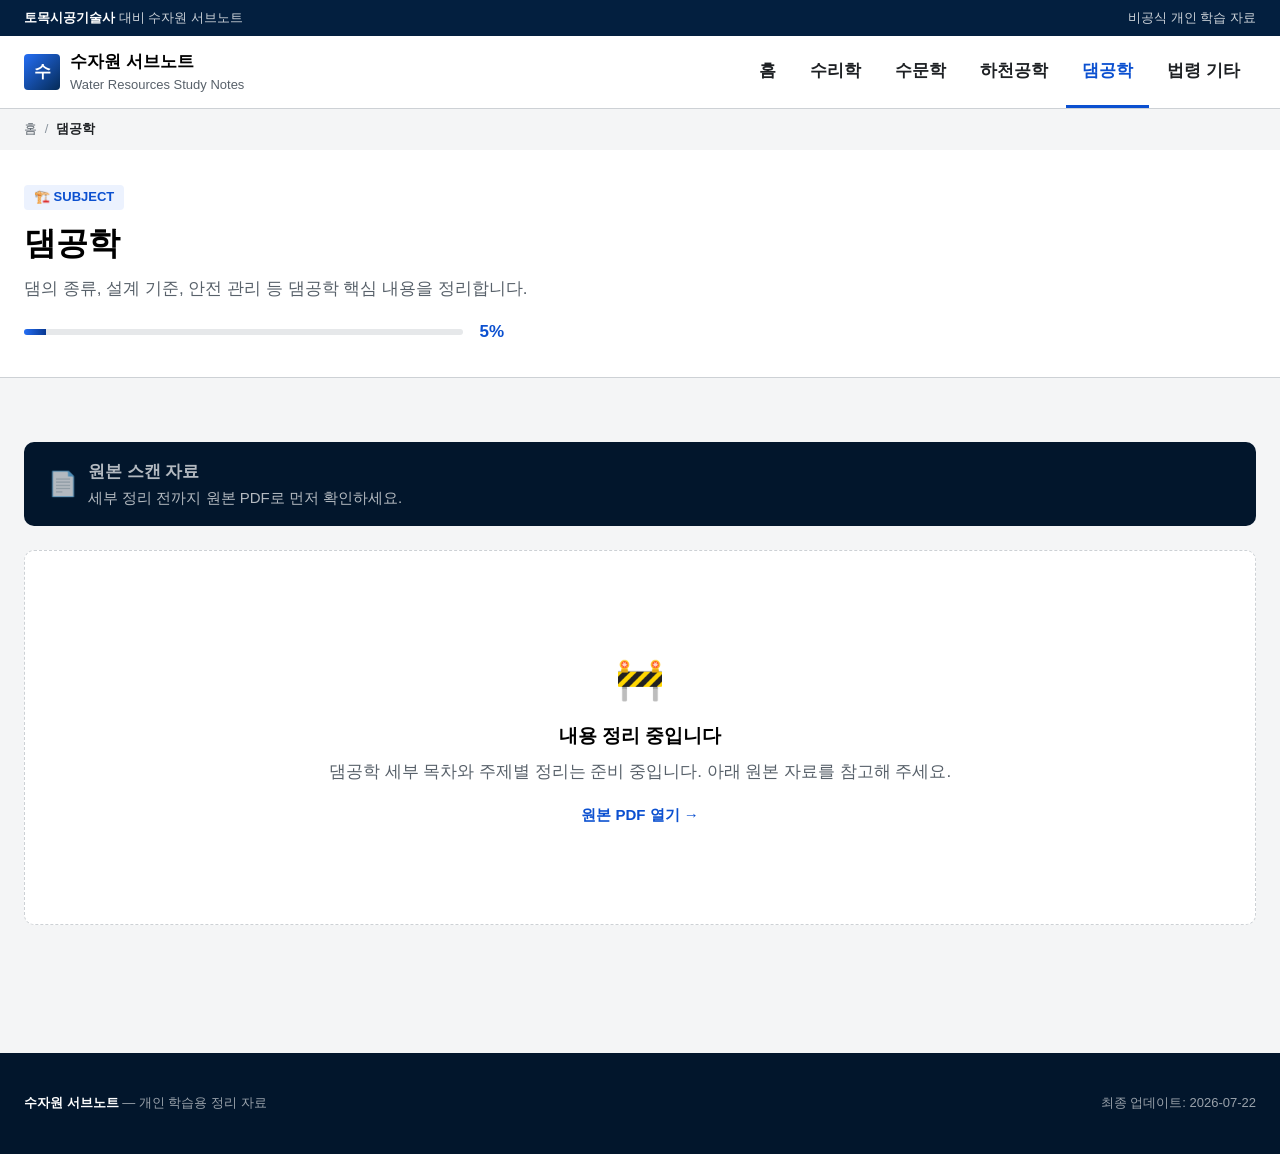
==== web/subjects/dam.html @ 0881af0b "Add homepage and subject pages so GitHub Pages has content to render Co-Authored-By: Claude Sonnet 5" ====
<!DOCTYPE html>
<html lang="ko">
<head>
<meta charset="UTF-8">
<meta name="viewport" content="width=device-width, initial-scale=1.0">
<title>댐공학 | 수자원 서브노트</title>
<link rel="stylesheet" href="../assets/css/tokens.css">
<link rel="stylesheet" href="../assets/css/style.css">
</head>
<body>
<a href="#main" class="skip-link">본문 바로가기</a>

<div class="util-bar">
  <div class="container">
    <span><strong>토목시공기술사</strong> 대비 수자원 서브노트</span>
    <span>비공식 개인 학습 자료</span>
  </div>
</div>

<header class="site-header">
  <div class="container header-inner">
    <a href="../../index.html" class="brand">
      <span class="mark">수</span>
      <span>
        수자원 서브노트
        <span class="sub">Water Resources Study Notes</span>
      </span>
    </a>
    <nav class="gnb" id="gnb">
      <a href="../../index.html">홈</a>
      <a href="hydraulics.html">수리학</a>
      <a href="hydrology.html">수문학</a>
      <a href="river.html">하천공학</a>
      <a href="dam.html" class="active">댐공학</a>
      <a href="law.html">법령 기타</a>
    </nav>
    <button class="nav-toggle" id="navToggle" aria-label="메뉴 열기" aria-expanded="false">
      <span></span>
    </button>
  </div>
</header>

<main id="main">
  <div class="container">
    <nav class="breadcrumb">
      <a href="../../index.html">홈</a>
      <span class="sep">/</span>
      <span class="current">댐공학</span>
    </nav>
  </div>

  <section class="subject-hero">
    <div class="container">
      <span class="tag">🏗️ SUBJECT</span>
      <h1>댐공학</h1>
      <p class="desc">댐의 종류, 설계 기준, 안전 관리 등 댐공학 핵심 내용을 정리합니다.</p>
      <div class="progress-row">
        <div class="bar"><i style="width:5%"></i></div>
        <span class="pct">5%</span>
      </div>
    </div>
  </section>

  <section class="section">
    <div class="container">
      <div class="source-card">
        <span class="ico">📄</span>
        <span>
          <b>원본 스캔 자료</b>
          <span>세부 정리 전까지 원본 PDF로 먼저 확인하세요.</span>
        </span>
      </div>

      <div class="empty-state">
        <div class="ico">🚧</div>
        <h3>내용 정리 중입니다</h3>
        <p>댐공학 세부 목차와 주제별 정리는 준비 중입니다. 아래 원본 자료를 참고해 주세요.</p>
        <p style="margin-top:1.6rem;">
          <a class="cta-link" href="../../4.댐공학.pdf">원본 PDF 열기 →</a>
        </p>
      </div>
    </div>
  </section>
</main>

<footer class="site-footer">
  <div class="container">
    <span><strong>수자원 서브노트</strong> — 개인 학습용 정리 자료</span>
    <span>최종 업데이트: 2026-07-22</span>
  </div>
</footer>

<script>
  const toggle = document.getElementById('navToggle');
  const gnb = document.getElementById('gnb');
  toggle.addEventListener('click', () => {
    const open = gnb.classList.toggle('open');
    toggle.setAttribute('aria-expanded', open);
  });
</script>
</body>
</html>
---- web/assets/css/tokens.css ----
/* =========================================================
   KRDS(대한민국 정부 디자인시스템) Design Tokens
   출처: KRDS HTML Component Kit v1.0.1 (github.com/KRDS-uiux/krds-uiux)
   Primitive → Semantic 2단계 토큰 구조를 CSS 커스텀 프로퍼티로 이식
   ========================================================= */

html {
  font-size: 62.5%; /* 1rem = 10px 기준 */
}

:root {
  /* ---------- Primitive: Primary (Blue) ---------- */
  --krds-primary-5: #ecf2fe;
  --krds-primary-10: #d8e5fd;
  --krds-primary-20: #b1cefb;
  --krds-primary-30: #86aff9;
  --krds-primary-40: #4c87f6;
  --krds-primary-50: #256ef4;
  --krds-primary-60: #0b50d0;
  --krds-primary-70: #083891;
  --krds-primary-80: #052561;
  --krds-primary-90: #03163a;
  --krds-primary-95: #020f27;

  /* ---------- Primitive: Secondary (Navy) ---------- */
  --krds-secondary-5: #eef2f7;
  --krds-secondary-10: #d6e0eb;
  --krds-secondary-20: #bacbde;
  --krds-secondary-30: #90b0d5;
  --krds-secondary-40: #6b96c7;
  --krds-secondary-50: #346fb2;
  --krds-secondary-60: #1c589c;
  --krds-secondary-70: #063a74;
  --krds-secondary-80: #052b57;
  --krds-secondary-90: #031f3f;
  --krds-secondary-95: #02162c;

  /* ---------- Primitive: Gray ---------- */
  --krds-gray-0: #ffffff;
  --krds-gray-5: #f4f5f6;
  --krds-gray-10: #e6e8ea;
  --krds-gray-20: #cdd1d5;
  --krds-gray-30: #b1b8be;
  --krds-gray-40: #8a949e;
  --krds-gray-50: #6d7882;
  --krds-gray-60: #58616a;
  --krds-gray-70: #464c53;
  --krds-gray-80: #33363d;
  --krds-gray-90: #1e2124;
  --krds-gray-95: #131416;
  --krds-gray-100: #000000;

  /* ---------- Primitive: System colors ---------- */
  --krds-danger-5: #fdefec;   --krds-danger-10: #fcdfd9;  --krds-danger-50: #de3412; --krds-danger-60: #bd2c0f;
  --krds-warning-5: #fff3db;  --krds-warning-10: #ffe0a3; --krds-warning-50: #9e6a00; --krds-warning-60: #8a5c00;
  --krds-success-5: #eaf6ec;  --krds-success-10: #d8eedd; --krds-success-50: #228738; --krds-success-60: #267337;
  --krds-info-5: #e7f4fe;     --krds-info-10: #d3ebfd;    --krds-info-50: #0b78cb;    --krds-info-60: #096ab3;

  /* ---------- Semantic: Surface / Text / Border ---------- */
  --surface-default: var(--krds-gray-0);
  --surface-subtler: var(--krds-gray-5);
  --surface-subtle: var(--krds-gray-10);
  --surface-primary-subtler: var(--krds-primary-5);
  --surface-primary-subtle: var(--krds-primary-10);
  --surface-secondary-subtler: var(--krds-secondary-5);
  --surface-disabled: var(--krds-gray-20);

  --text-title: var(--krds-gray-100);
  --text-default: var(--krds-gray-90);
  --text-sub: var(--krds-gray-60);
  --text-placeholder: var(--krds-gray-40);
  --text-disabled: var(--krds-gray-30);
  --text-primary: var(--krds-primary-60);
  --text-oncolor: var(--krds-gray-0);

  --border-default: var(--krds-gray-20);
  --border-subtle: var(--krds-gray-10);
  --border-strong: var(--krds-gray-40);
  --border-primary: var(--krds-primary-50);

  --brand: var(--krds-primary-50);
  --brand-strong: var(--krds-primary-60);
  --brand-stronger: var(--krds-primary-70);

  /* ---------- Spacing scale (primitive.number, 1rem=10px) ---------- */
  --sp-1: 0.1rem;  --sp-2: 0.2rem;  --sp-3: 0.4rem;  --sp-4: 0.6rem;
  --sp-5: 0.8rem;  --sp-6: 1rem;    --sp-7: 1.2rem;  --sp-8: 1.6rem;
  --sp-9: 2rem;    --sp-10: 2.4rem; --sp-11: 2.8rem; --sp-12: 3.2rem;
  --sp-13: 3.6rem; --sp-14: 4rem;   --sp-15: 4.4rem; --sp-16: 4.8rem;
  --sp-17: 5.6rem; --sp-18: 6.4rem; --sp-19: 7.2rem; --sp-20: 8rem;
  --sp-21: 9.6rem;

  /* ---------- Radius scale ---------- */
  --radius-xs: 0.2rem;
  --radius-sm: 0.4rem;
  --radius-md: 0.8rem;
  --radius-lg: 1rem;
  --radius-xl: 1.2rem;
  --radius-pill: 100rem;

  /* ---------- Typography scale ---------- */
  --font-family: 'Pretendard GOV', 'Pretendard', -apple-system, BlinkMacSystemFont,
    'Malgun Gothic', '맑은 고딕', sans-serif;
  --font-mono: 'D2Coding', 'Consolas', 'SFMono-Regular', monospace;

  --fs-display-lg: 6rem;    --fs-display-md: 4.4rem;  --fs-display-sm: 3.6rem;
  --fs-heading-xl: 4rem;    --fs-heading-lg: 3.2rem;  --fs-heading-md: 2.4rem;
  --fs-heading-sm: 1.9rem;  --fs-heading-xs: 1.7rem;  --fs-heading-xxs: 1.5rem;
  --fs-body-lg: 1.9rem;     --fs-body-md: 1.7rem;     --fs-body-sm: 1.5rem;  --fs-body-xs: 1.3rem;

  /* ---------- Elevation ---------- */
  --shadow-sm: 0 0.1rem 0.4rem rgba(3, 22, 58, 0.08);
  --shadow-md: 0 0.4rem 1.2rem rgba(3, 22, 58, 0.12);
  --shadow-lg: 0 0.8rem 2.4rem rgba(3, 22, 58, 0.16);

  --container-max: 128rem;
}
---- web/assets/css/style.css ----
/* =========================================================
   수자원 서브노트 정리 사이트 — 컴포넌트 스타일 (KRDS 스타일 적용)
   ========================================================= */

* { box-sizing: border-box; }

body {
  margin: 0;
  font-family: var(--font-family);
  font-size: var(--fs-body-md);
  line-height: 1.6;
  color: var(--text-default);
  background: var(--surface-subtler);
  -webkit-font-smoothing: antialiased;
}

a { color: inherit; text-decoration: none; }
ul { margin: 0; padding: 0; list-style: none; }
h1, h2, h3, h4, p { margin: 0; }
img { max-width: 100%; display: block; }

.container {
  max-width: var(--container-max);
  margin: 0 auto;
  padding: 0 var(--sp-10);
}

/* ---------- Skip link (접근성) ---------- */
.skip-link {
  position: absolute;
  left: -999rem;
  top: 0;
  background: var(--brand-strong);
  color: #fff;
  padding: var(--sp-6) var(--sp-8);
  z-index: 999;
  border-radius: 0 0 var(--radius-sm) 0;
}
.skip-link:focus { left: 0; }

/* ---------- 상단 유틸리티 바 ---------- */
.util-bar {
  background: var(--krds-secondary-90);
  color: rgba(255,255,255,.8);
  font-size: var(--fs-body-xs);
}
.util-bar .container {
  display: flex;
  justify-content: space-between;
  align-items: center;
  height: 3.6rem;
}
.util-bar strong { color: #fff; font-weight: 600; }

/* ---------- 헤더 / GNB ---------- */
.site-header {
  background: var(--surface-default);
  border-bottom: 0.1rem solid var(--border-default);
  position: sticky;
  top: 0;
  z-index: 100;
}
.header-inner {
  display: flex;
  align-items: center;
  justify-content: space-between;
  height: 7.2rem;
}
.brand {
  display: flex;
  align-items: center;
  gap: var(--sp-6);
  font-weight: 700;
  font-size: var(--fs-heading-xs);
  color: var(--text-title);
}
.brand .mark {
  width: 3.6rem;
  height: 3.6rem;
  border-radius: var(--radius-sm);
  background: linear-gradient(135deg, var(--krds-primary-50), var(--krds-secondary-80));
  color: #fff;
  display: flex;
  align-items: center;
  justify-content: center;
  font-size: var(--fs-body-md);
  font-weight: 800;
  flex-shrink: 0;
}
.brand .sub { font-size: var(--fs-body-xs); color: var(--text-sub); font-weight: 500; display:block; }

.gnb { display: flex; gap: var(--sp-2); }
.gnb a {
  display: flex;
  align-items: center;
  height: 7.2rem;
  padding: 0 var(--sp-8);
  font-weight: 600;
  font-size: var(--fs-body-md);
  color: var(--text-default);
  border-bottom: 0.3rem solid transparent;
  white-space: nowrap;
}
.gnb a:hover,
.gnb a:focus-visible { color: var(--brand-strong); }
.gnb a.active {
  color: var(--brand-strong);
  border-bottom-color: var(--brand-strong);
}

.nav-toggle {
  display: none;
  width: 4rem; height: 4rem;
  border: 0.1rem solid var(--border-default);
  border-radius: var(--radius-sm);
  background: var(--surface-default);
  align-items: center; justify-content: center;
  cursor: pointer;
}
.nav-toggle span, .nav-toggle span::before, .nav-toggle span::after {
  content: ""; display: block; width: 1.8rem; height: 0.2rem; background: var(--text-default);
  position: relative; transition: .2s;
}
.nav-toggle span::before { position: absolute; top: -0.6rem; }
.nav-toggle span::after { position: absolute; top: 0.6rem; }

/* ---------- Breadcrumb ---------- */
.breadcrumb {
  font-size: var(--fs-body-xs);
  color: var(--text-sub);
  padding: var(--sp-6) 0;
}
.breadcrumb a:hover { color: var(--brand-strong); }
.breadcrumb .sep { margin: 0 var(--sp-3); color: var(--border-strong); }
.breadcrumb .current { color: var(--text-default); font-weight: 600; }

/* ---------- Hero (홈) ---------- */
.hero {
  background:
    radial-gradient(60rem 30rem at 85% -10%, rgba(37,110,244,.18), transparent 60%),
    linear-gradient(180deg, var(--krds-secondary-95) 0%, var(--krds-secondary-90) 100%);
  color: #fff;
  padding: var(--sp-21) 0 var(--sp-18);
}
.hero .eyebrow {
  display: inline-flex;
  align-items: center;
  gap: var(--sp-3);
  background: rgba(255,255,255,.1);
  border: 0.1rem solid rgba(255,255,255,.25);
  padding: var(--sp-3) var(--sp-7);
  border-radius: var(--radius-pill);
  font-size: var(--fs-body-xs);
  font-weight: 600;
  margin-bottom: var(--sp-8);
}
.hero h1 {
  font-size: var(--fs-display-sm);
  font-weight: 800;
  line-height: 1.3;
  max-width: 70rem;
}
.hero p {
  margin-top: var(--sp-8);
  font-size: var(--fs-body-lg);
  color: rgba(255,255,255,.78);
  max-width: 62rem;
}
.hero .stats {
  display: flex;
  gap: var(--sp-14);
  margin-top: var(--sp-16);
  flex-wrap: wrap;
}
.hero .stat b {
  display: block;
  font-size: var(--fs-heading-lg);
  font-weight: 800;
}
.hero .stat span { color: rgba(255,255,255,.65); font-size: var(--fs-body-sm); }

/* ---------- 섹션 공통 ---------- */
.section { padding: var(--sp-18) 0; }
.section-head { margin-bottom: var(--sp-12); }
.section-head .kicker {
  color: var(--brand-strong);
  font-weight: 700;
  font-size: var(--fs-body-sm);
  margin-bottom: var(--sp-3);
  display: block;
}
.section-head h2 { font-size: var(--fs-heading-lg); font-weight: 800; color: var(--text-title); }
.section-head p { margin-top: var(--sp-4); color: var(--text-sub); font-size: var(--fs-body-md); }

/* ---------- 과목 카드 그리드 (홈) ---------- */
.subject-grid {
  display: grid;
  grid-template-columns: repeat(auto-fit, minmax(26rem, 1fr));
  gap: var(--sp-9);
}
.subject-card {
  background: var(--surface-default);
  border: 0.1rem solid var(--border-default);
  border-radius: var(--radius-lg);
  padding: var(--sp-10);
  display: flex;
  flex-direction: column;
  gap: var(--sp-6);
  transition: transform .15s ease, box-shadow .15s ease, border-color .15s ease;
}
.subject-card:hover {
  transform: translateY(-0.3rem);
  box-shadow: var(--shadow-md);
  border-color: var(--krds-primary-30);
}
.subject-card .icon {
  width: 5.2rem; height: 5.2rem;
  border-radius: var(--radius-md);
  display: flex; align-items: center; justify-content: center;
  font-size: 2.4rem;
  background: var(--surface-primary-subtler);
  color: var(--brand-strong);
}
.subject-card h3 { font-size: var(--fs-heading-sm); font-weight: 700; color: var(--text-title); }
.subject-card p { color: var(--text-sub); font-size: var(--fs-body-sm); flex: 1; }
.subject-card .meta {
  display: flex; align-items: center; justify-content: space-between;
  padding-top: var(--sp-6);
  border-top: 0.1rem solid var(--border-subtle);
}
.progress-badge {
  font-size: var(--fs-body-xs);
  font-weight: 700;
  padding: var(--sp-2) var(--sp-6);
  border-radius: var(--radius-pill);
}
.progress-badge.done { background: var(--krds-success-5); color: var(--krds-success-60); }
.progress-badge.doing { background: var(--krds-warning-5); color: var(--krds-warning-60); }
.progress-badge.todo { background: var(--surface-subtle); color: var(--text-sub); }

.bar {
  height: 0.6rem;
  border-radius: var(--radius-pill);
  background: var(--surface-subtle);
  overflow: hidden;
}
.bar > i { display: block; height: 100%; background: linear-gradient(90deg, var(--krds-primary-50), var(--krds-primary-70)); }

.cta-link {
  display: inline-flex; align-items: center; gap: var(--sp-3);
  color: var(--brand-strong); font-weight: 700; font-size: var(--fs-body-sm);
}
.subject-card:hover .cta-link { text-decoration: underline; }

/* ---------- 안내 배너 ---------- */
.notice {
  background: var(--surface-primary-subtler);
  border: 0.1rem solid var(--krds-primary-10);
  border-radius: var(--radius-md);
  padding: var(--sp-8) var(--sp-10);
  display: flex;
  gap: var(--sp-6);
  align-items: flex-start;
  font-size: var(--fs-body-sm);
  color: var(--krds-secondary-80);
}
.notice b { color: var(--brand-strong); }

/* ---------- 과목 상세 레이아웃 ---------- */
.subject-hero {
  background: var(--surface-default);
  border-bottom: 0.1rem solid var(--border-default);
  padding: var(--sp-12) 0;
}
.subject-hero .tag {
  display: inline-block;
  background: var(--surface-primary-subtler);
  color: var(--brand-strong);
  font-weight: 700;
  font-size: var(--fs-body-xs);
  padding: var(--sp-2) var(--sp-6);
  border-radius: var(--radius-sm);
  margin-bottom: var(--sp-5);
}
.subject-hero h1 { font-size: var(--fs-heading-lg); font-weight: 800; color: var(--text-title); }
.subject-hero p.desc { margin-top: var(--sp-4); color: var(--text-sub); max-width: 80rem; }
.subject-hero .progress-row {
  margin-top: var(--sp-8);
  display: flex; align-items: center; gap: var(--sp-8);
  max-width: 48rem;
}
.subject-hero .progress-row .bar { flex: 1; }
.subject-hero .progress-row .pct { font-weight: 800; color: var(--brand-strong); font-size: var(--fs-body-md); white-space: nowrap; }

.layout {
  display: grid;
  grid-template-columns: 27rem 1fr;
  gap: var(--sp-14);
  align-items: start;
  padding: var(--sp-14) 0 var(--sp-21);
}

/* ---------- 좌측 TOC ---------- */
.toc {
  position: sticky;
  top: 9rem;
  background: var(--surface-default);
  border: 0.1rem solid var(--border-default);
  border-radius: var(--radius-lg);
  padding: var(--sp-7);
  max-height: calc(100vh - 12rem);
  overflow-y: auto;
}
.toc h4 {
  font-size: var(--fs-body-xs);
  color: var(--text-sub);
  font-weight: 700;
  padding: var(--sp-3) var(--sp-4);
  text-transform: uppercase;
  letter-spacing: .04em;
}
.toc li a {
  display: flex;
  gap: var(--sp-4);
  align-items: flex-start;
  padding: var(--sp-4);
  border-radius: var(--radius-sm);
  font-size: var(--fs-body-sm);
  color: var(--text-default);
  line-height: 1.4;
}
.toc li a .n {
  flex-shrink: 0;
  width: 2.2rem; height: 2.2rem;
  border-radius: 50%;
  background: var(--surface-subtle);
  color: var(--text-sub);
  font-size: var(--fs-body-xs);
  font-weight: 700;
  display: flex; align-items: center; justify-content: center;
}
.toc li a:hover { background: var(--surface-subtler); }
.toc li a.active { background: var(--surface-primary-subtler); color: var(--brand-strong); font-weight: 700; }
.toc li a.active .n { background: var(--brand-strong); color: #fff; }

/* ---------- 콘텐츠(주제 카드) ---------- */
.topics { display: flex; flex-direction: column; gap: var(--sp-12); }
.topic-card {
  background: var(--surface-default);
  border: 0.1rem solid var(--border-default);
  border-radius: var(--radius-lg);
  padding: var(--sp-12);
  scroll-margin-top: 9rem;
}
.topic-card > header {
  display: flex;
  align-items: center;
  gap: var(--sp-6);
  margin-bottom: var(--sp-8);
  padding-bottom: var(--sp-8);
  border-bottom: 0.1rem dashed var(--border-default);
}
.topic-card > header .num {
  width: 4rem; height: 4rem;
  border-radius: var(--radius-md);
  background: var(--krds-secondary-90);
  color: #fff;
  font-weight: 800;
  font-size: var(--fs-body-md);
  display: flex; align-items: center; justify-content: center;
  flex-shrink: 0;
}
.topic-card > header h3 { font-size: var(--fs-heading-sm); font-weight: 800; color: var(--text-title); }
.topic-card > header .pages {
  margin-left: auto;
  font-size: var(--fs-body-xs);
  color: var(--text-sub);
  background: var(--surface-subtler);
  padding: var(--sp-3) var(--sp-6);
  border-radius: var(--radius-pill);
  white-space: nowrap;
}

.topic-body h4 {
  font-size: var(--fs-body-md);
  font-weight: 700;
  color: var(--krds-secondary-70);
  margin: var(--sp-8) 0 var(--sp-4);
}
.topic-body h4:first-child { margin-top: 0; }
.topic-body ul { display: flex; flex-direction: column; gap: var(--sp-4); }
.topic-body ul li {
  position: relative;
  padding-left: var(--sp-8);
  font-size: var(--fs-body-sm);
  color: var(--text-default);
}
.topic-body ul li::before {
  content: "";
  position: absolute;
  left: var(--sp-2);
  top: 0.9rem;
  width: 0.5rem; height: 0.5rem;
  border-radius: 50%;
  background: var(--krds-primary-30);
}
.topic-body ul.sub { margin: var(--sp-3) 0 var(--sp-3) var(--sp-8); }
.topic-body ul.sub li::before { background: var(--krds-gray-30); }
.topic-body p { font-size: var(--fs-body-sm); color: var(--text-default); margin-bottom: var(--sp-4); }

.formula {
  font-family: var(--font-mono);
  background: var(--krds-secondary-95);
  color: #cfe3ff;
  padding: var(--sp-6) var(--sp-8);
  border-radius: var(--radius-md);
  font-size: var(--fs-body-sm);
  overflow-x: auto;
  margin: var(--sp-3) 0 var(--sp-6);
  line-height: 1.7;
  white-space: pre-wrap;
}
.formula .v { color: #ffd479; }

.callout {
  display: flex; gap: var(--sp-5);
  background: var(--krds-warning-5);
  border: 0.1rem solid var(--krds-warning-10);
  color: var(--krds-warning-60);
  border-radius: var(--radius-md);
  padding: var(--sp-6) var(--sp-8);
  font-size: var(--fs-body-sm);
  margin-top: var(--sp-6);
}

.empty-state {
  text-align: center;
  padding: var(--sp-21) var(--sp-10);
  color: var(--text-sub);
  background: var(--surface-default);
  border: 0.1rem dashed var(--border-default);
  border-radius: var(--radius-lg);
}
.empty-state .ico { font-size: 4rem; margin-bottom: var(--sp-6); }
.empty-state h3 { color: var(--text-title); font-size: var(--fs-heading-sm); margin-bottom: var(--sp-4); }

/* ---------- 소스 안내 카드 ---------- */
.source-card {
  display: flex; align-items: center; gap: var(--sp-6);
  background: var(--krds-secondary-95);
  color: #fff;
  border-radius: var(--radius-lg);
  padding: var(--sp-8) var(--sp-10);
  margin-bottom: var(--sp-10);
  font-size: var(--fs-body-sm);
}
.source-card .ico { font-size: 2.4rem; }
.source-card b { display: block; font-size: var(--fs-body-md); margin-bottom: var(--sp-1); }
.source-card span { color: rgba(255,255,255,.7); }

/* ---------- 푸터 ---------- */
.site-footer {
  background: var(--krds-secondary-95);
  color: rgba(255,255,255,.6);
  padding: var(--sp-14) 0;
  margin-top: var(--sp-18);
  font-size: var(--fs-body-xs);
}
.site-footer .container { display: flex; justify-content: space-between; align-items: center; flex-wrap: wrap; gap: var(--sp-6); }
.site-footer strong { color: #fff; }

/* ---------- 반응형 ---------- */
@media (max-width: 960px) {
  .container { padding: 0 var(--sp-8); }
  .nav-toggle { display: flex; }
  .gnb {
    position: absolute; top: 7.2rem; left: 0; right: 0;
    background: var(--surface-default);
    border-bottom: 0.1rem solid var(--border-default);
    flex-direction: column; gap: 0;
    display: none;
    box-shadow: var(--shadow-md);
  }
  .gnb.open { display: flex; }
  .gnb a { height: auto; padding: var(--sp-7) var(--sp-10); border-bottom: 0.1rem solid var(--border-subtle); border-left: 0.3rem solid transparent; }
  .gnb a.active { border-left-color: var(--brand-strong); border-bottom-color: var(--border-subtle); }
  .layout { grid-template-columns: 1fr; }
  .toc { position: static; max-height: none; }
  .hero h1 { font-size: var(--fs-heading-xl); }
}
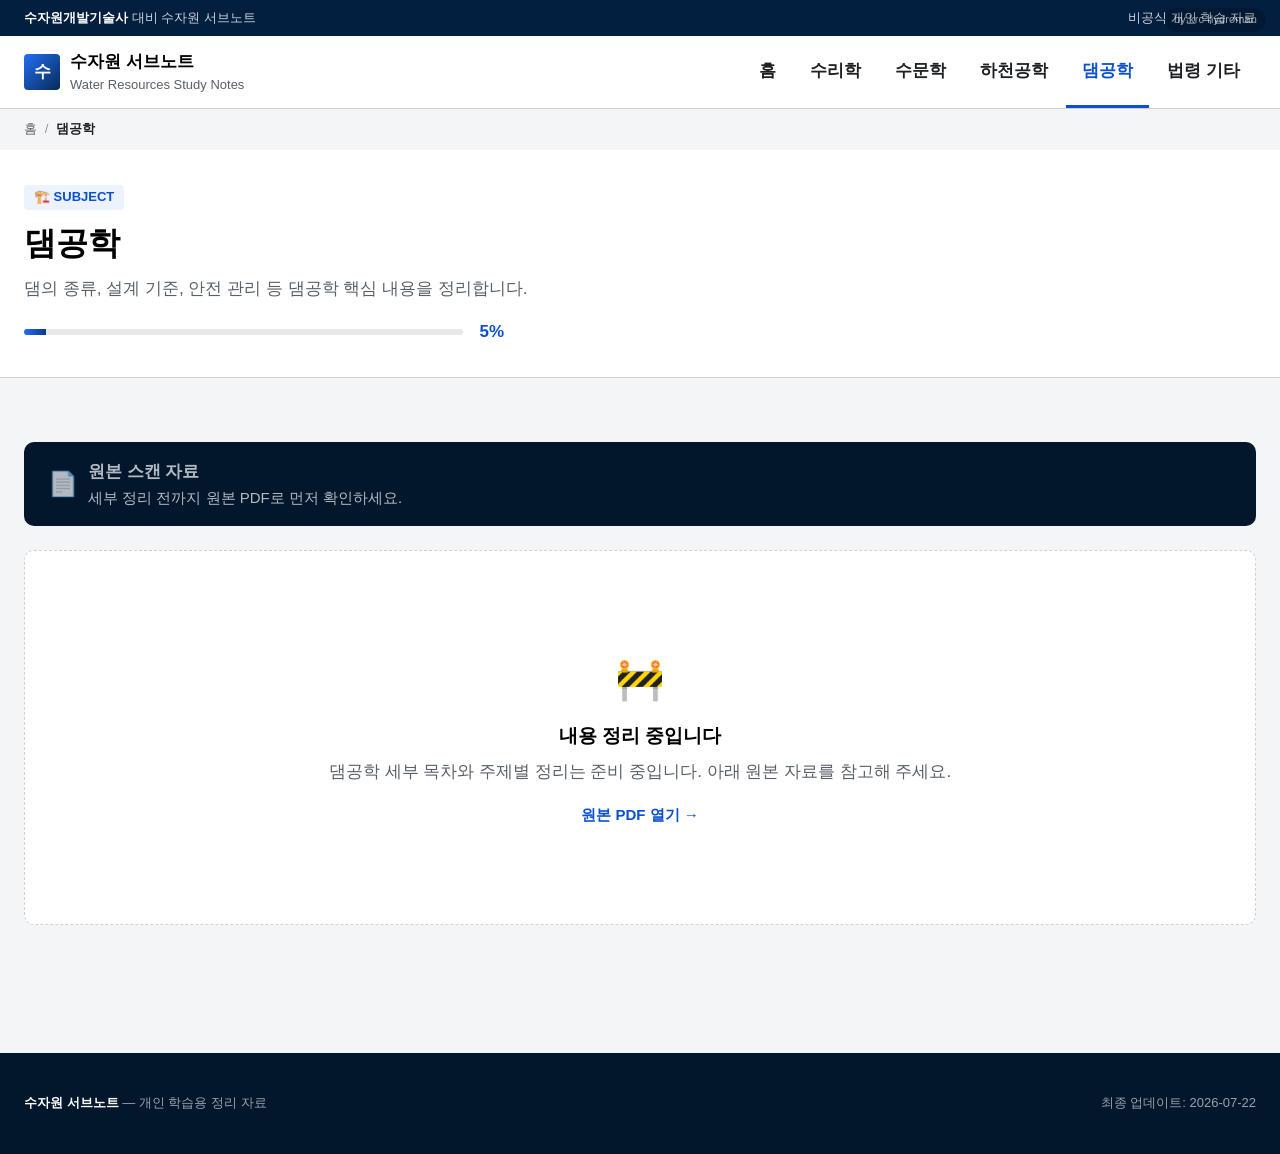
==== commit ea614af5: "Rename exam target to 수자원개발기술사 and add credit badge Co-Authored-By: Claude Sonnet 5 <noreply@anthrop" ====
--- a/web/subjects/dam.html
+++ b/web/subjects/dam.html
@@ -8,11 +8,12 @@
 <link rel="stylesheet" href="../assets/css/style.css">
 </head>
 <body>
+<span class="credit-badge">by krc hydroman</span>
 <a href="#main" class="skip-link">본문 바로가기</a>
 
 <div class="util-bar">
   <div class="container">
-    <span><strong>토목시공기술사</strong> 대비 수자원 서브노트</span>
+    <span><strong>수자원개발기술사</strong> 대비 수자원 서브노트</span>
     <span>비공식 개인 학습 자료</span>
   </div>
 </div>
--- a/web/assets/css/style.css
+++ b/web/assets/css/style.css
@@ -468,6 +468,22 @@
 }
 .site-footer .container { display: flex; justify-content: space-between; align-items: center; flex-wrap: wrap; gap: var(--sp-6); }
 .site-footer strong { color: #fff; }
+
+/* ---------- 크레딧 배지 ---------- */
+.credit-badge {
+  position: fixed;
+  top: 0.8rem;
+  right: 1.4rem;
+  z-index: 1000;
+  font-size: 1.1rem;
+  font-weight: 500;
+  color: rgba(255,255,255,.6);
+  background: rgba(0,0,0,.18);
+  padding: 0.3rem 0.9rem;
+  border-radius: var(--radius-pill);
+  pointer-events: none;
+  letter-spacing: .01em;
+}
 
 /* ---------- 반응형 ---------- */
 @media (max-width: 960px) {
@@ -487,4 +503,5 @@
   .layout { grid-template-columns: 1fr; }
   .toc { position: static; max-height: none; }
   .hero h1 { font-size: var(--fs-heading-xl); }
-}
+  .credit-badge { font-size: 1rem; padding: 0.2rem 0.7rem; top: 0.6rem; right: 0.8rem; }
+}
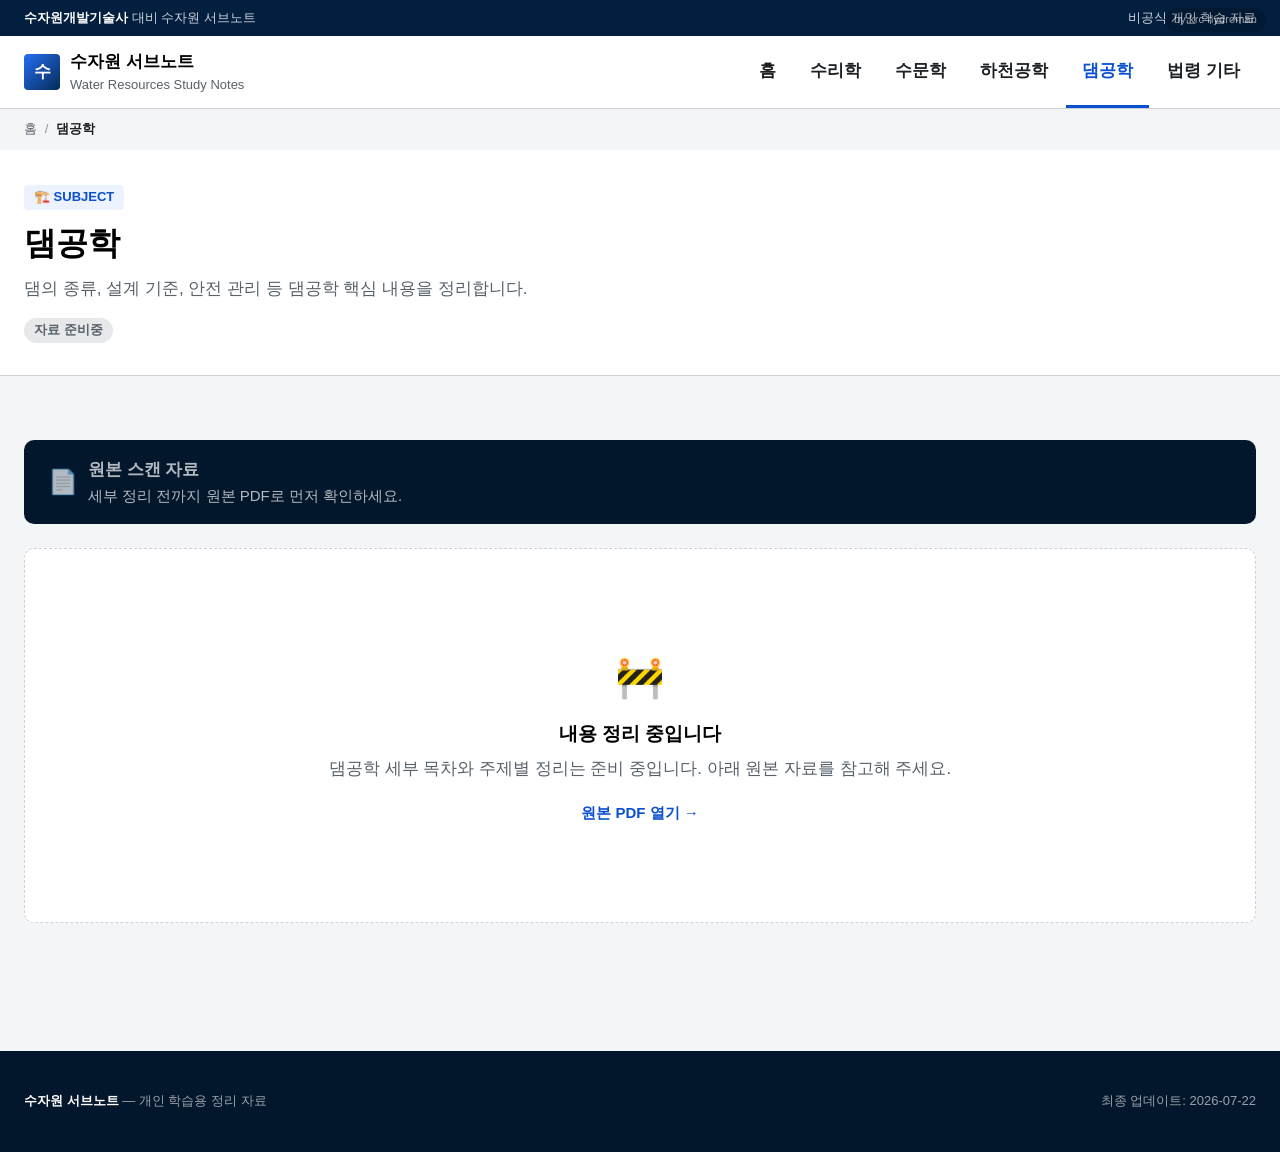
==== commit ce578681: "Replace placeholder percentage with 자료 준비중 status badge Co-Authored-By: Claude Sonnet 5 <noreply@ant" ====
--- a/web/subjects/dam.html
+++ b/web/subjects/dam.html
@@ -56,8 +56,7 @@
       <h1>댐공학</h1>
       <p class="desc">댐의 종류, 설계 기준, 안전 관리 등 댐공학 핵심 내용을 정리합니다.</p>
       <div class="progress-row">
-        <div class="bar"><i style="width:5%"></i></div>
-        <span class="pct">5%</span>
+        <span class="progress-badge todo">자료 준비중</span>
       </div>
     </div>
   </section>
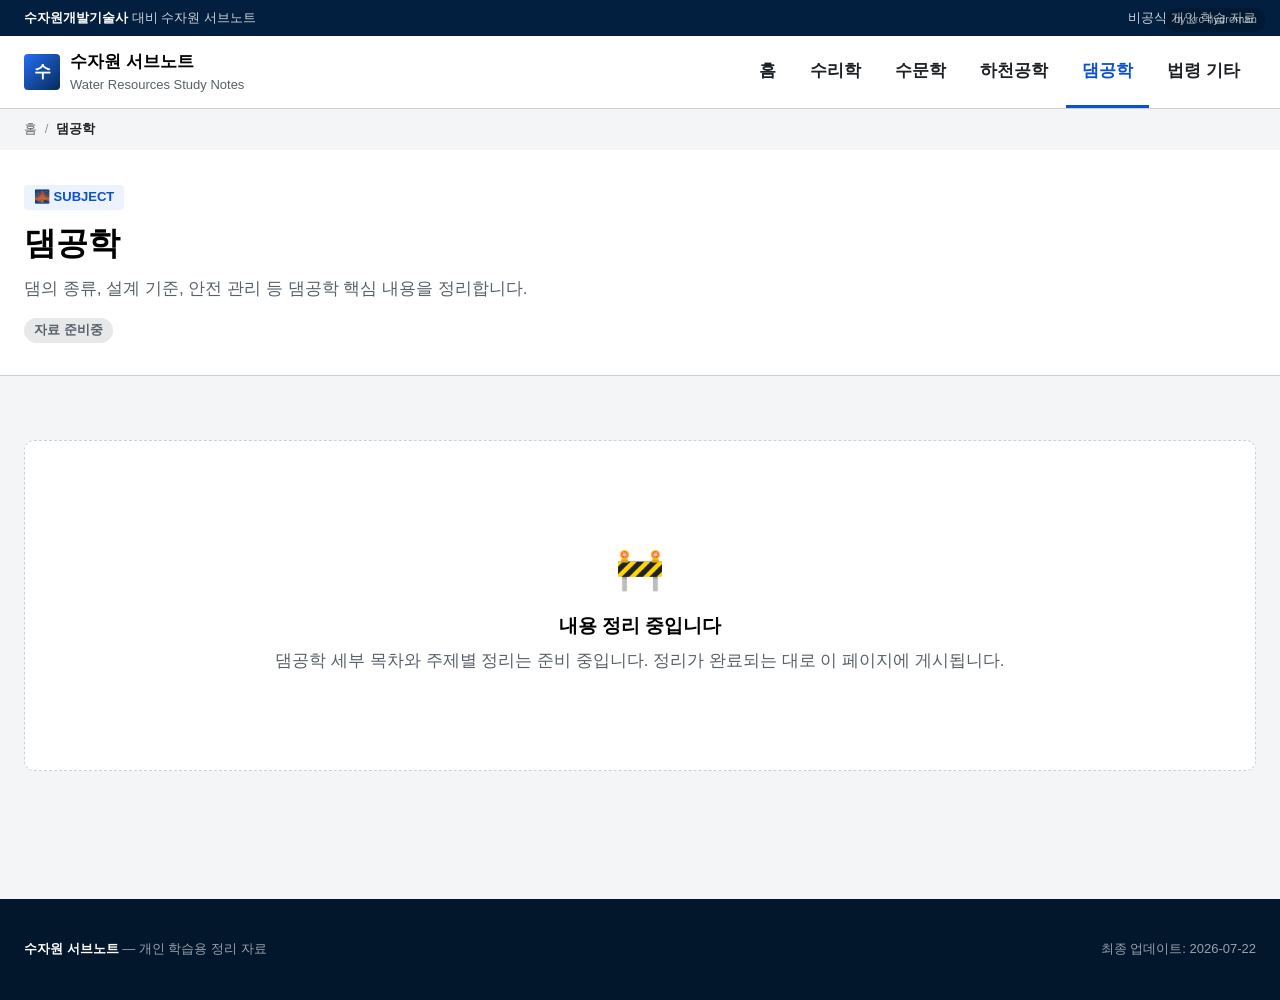
==== commit fcaaa1c6: "Remove original PDF links from site pages and update dam icon to bridge Site no longer links to the " ====
--- a/web/subjects/dam.html
+++ b/web/subjects/dam.html
@@ -52,7 +52,7 @@
 
   <section class="subject-hero">
     <div class="container">
-      <span class="tag">🏗️ SUBJECT</span>
+      <span class="tag">🌉 SUBJECT</span>
       <h1>댐공학</h1>
       <p class="desc">댐의 종류, 설계 기준, 안전 관리 등 댐공학 핵심 내용을 정리합니다.</p>
       <div class="progress-row">
@@ -63,21 +63,10 @@
 
   <section class="section">
     <div class="container">
-      <div class="source-card">
-        <span class="ico">📄</span>
-        <span>
-          <b>원본 스캔 자료</b>
-          <span>세부 정리 전까지 원본 PDF로 먼저 확인하세요.</span>
-        </span>
-      </div>
-
       <div class="empty-state">
         <div class="ico">🚧</div>
         <h3>내용 정리 중입니다</h3>
-        <p>댐공학 세부 목차와 주제별 정리는 준비 중입니다. 아래 원본 자료를 참고해 주세요.</p>
-        <p style="margin-top:1.6rem;">
-          <a class="cta-link" href="../../4.댐공학.pdf">원본 PDF 열기 →</a>
-        </p>
+        <p>댐공학 세부 목차와 주제별 정리는 준비 중입니다. 정리가 완료되는 대로 이 페이지에 게시됩니다.</p>
       </div>
     </div>
   </section>
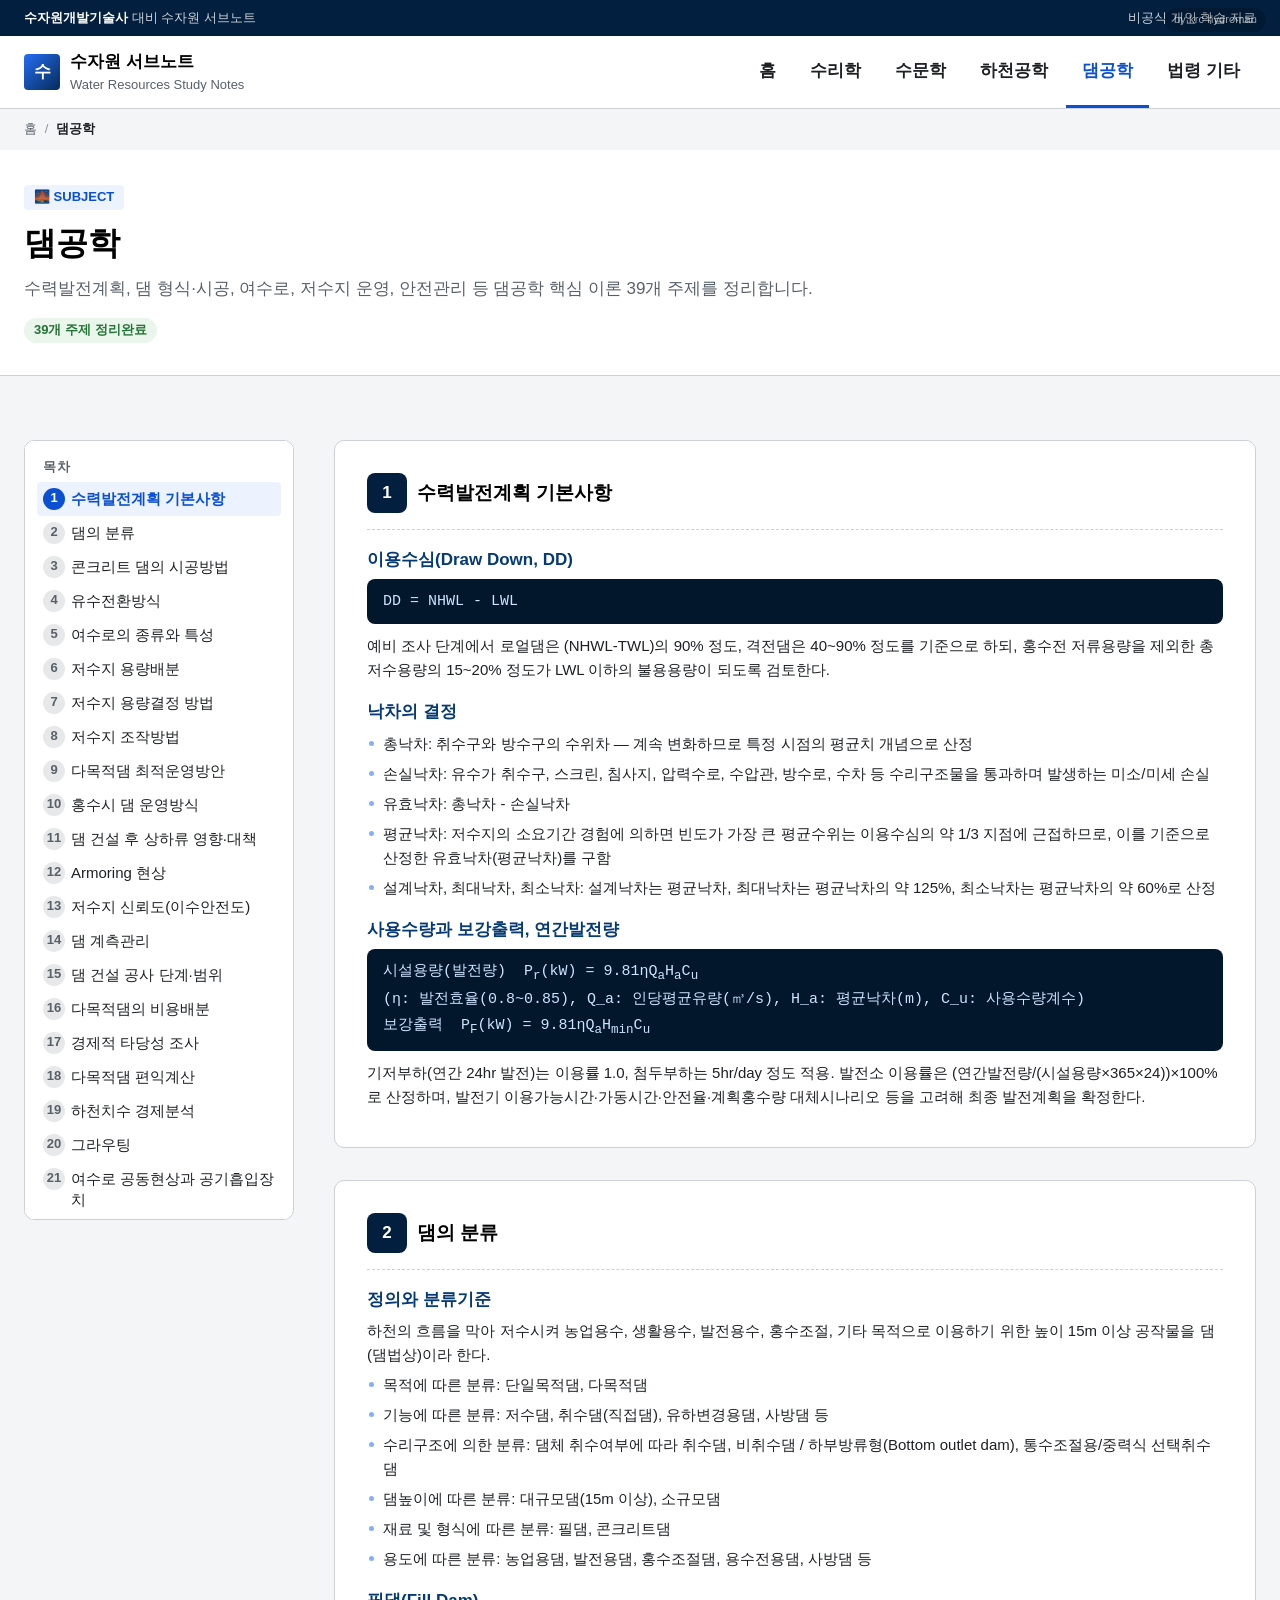
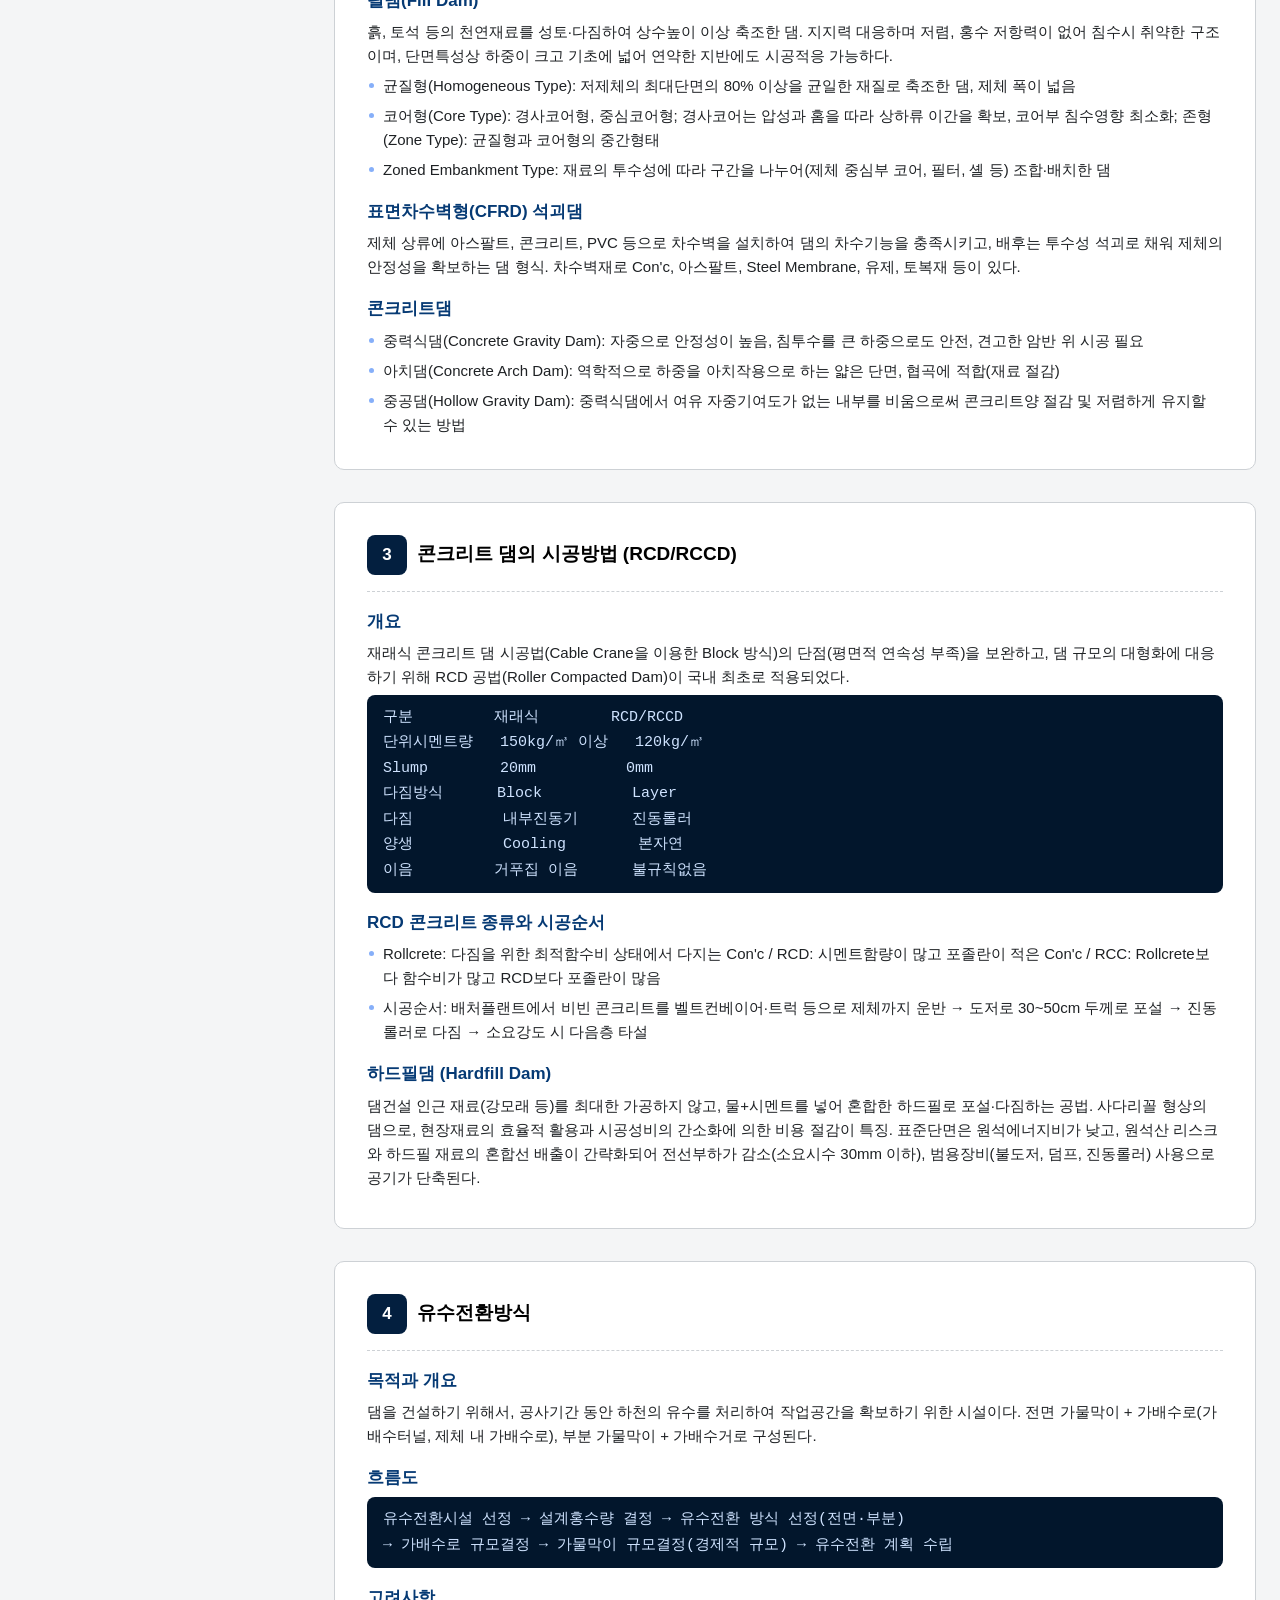
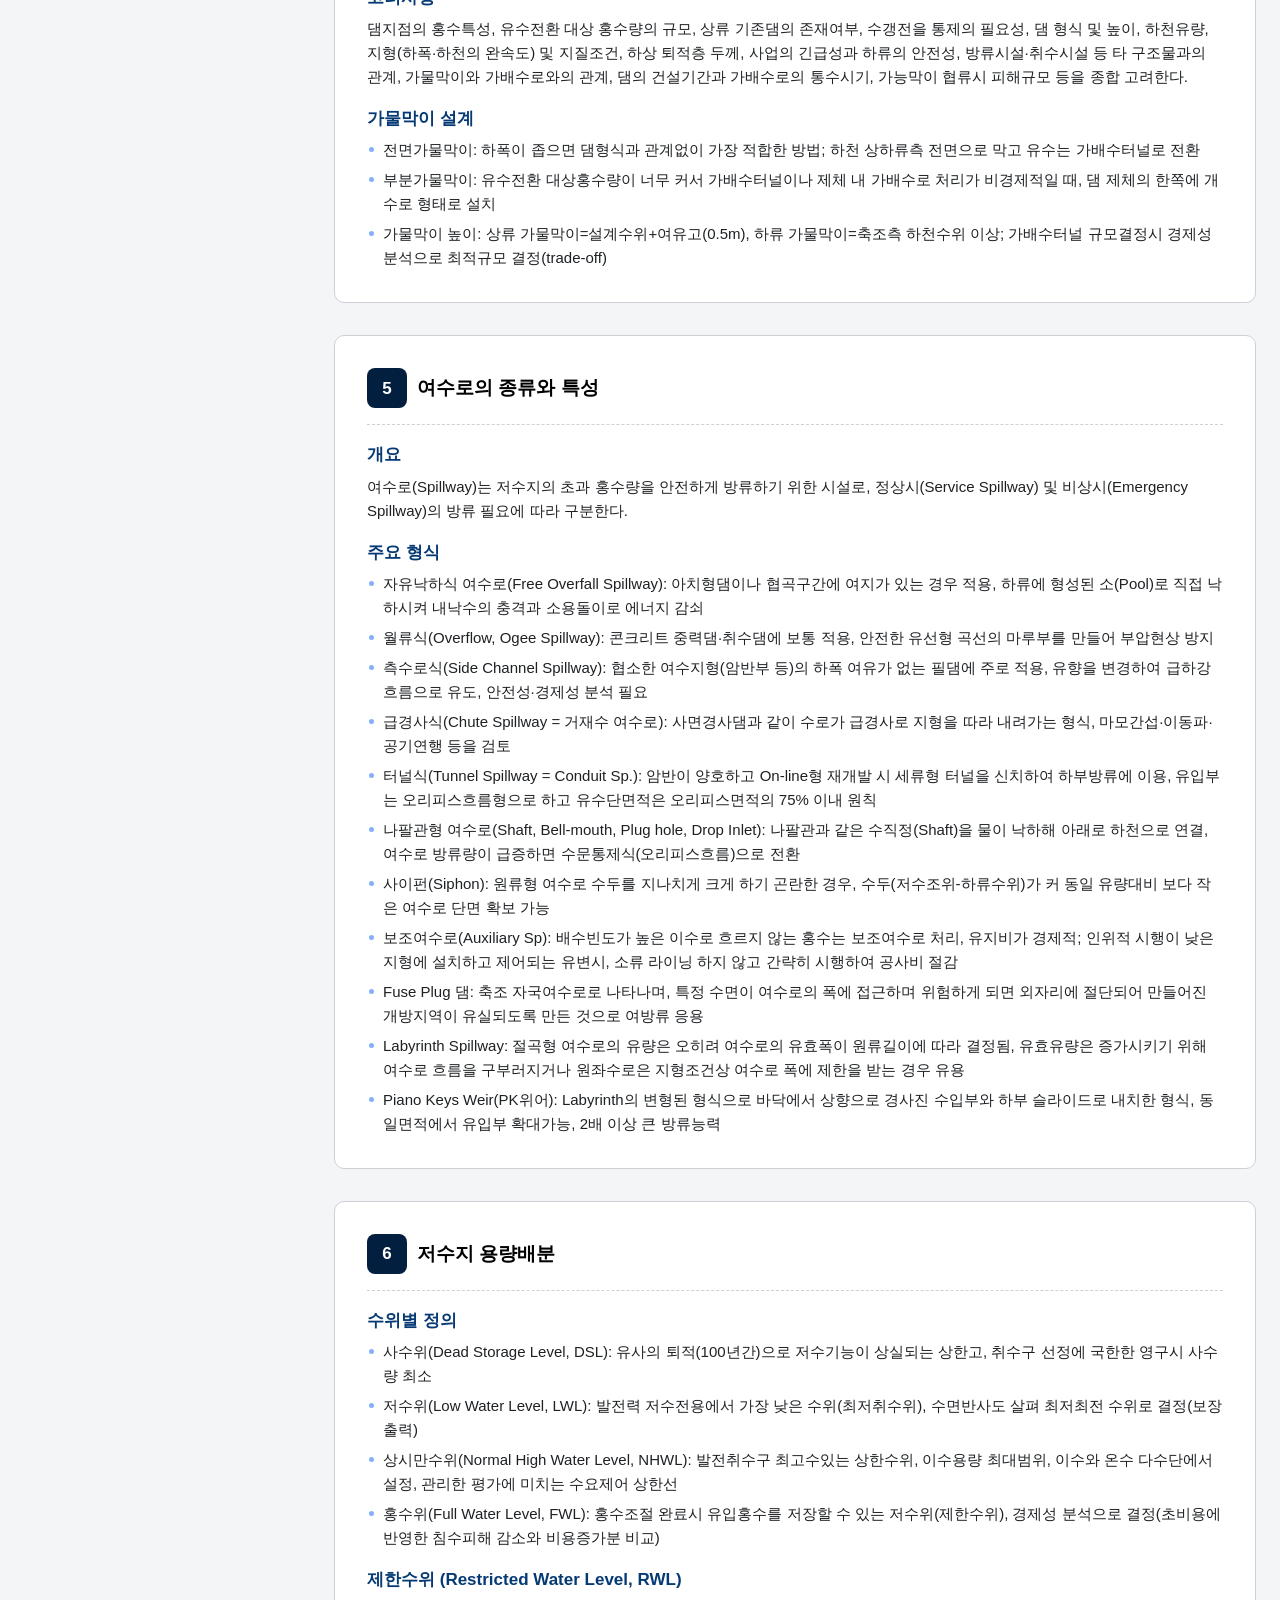
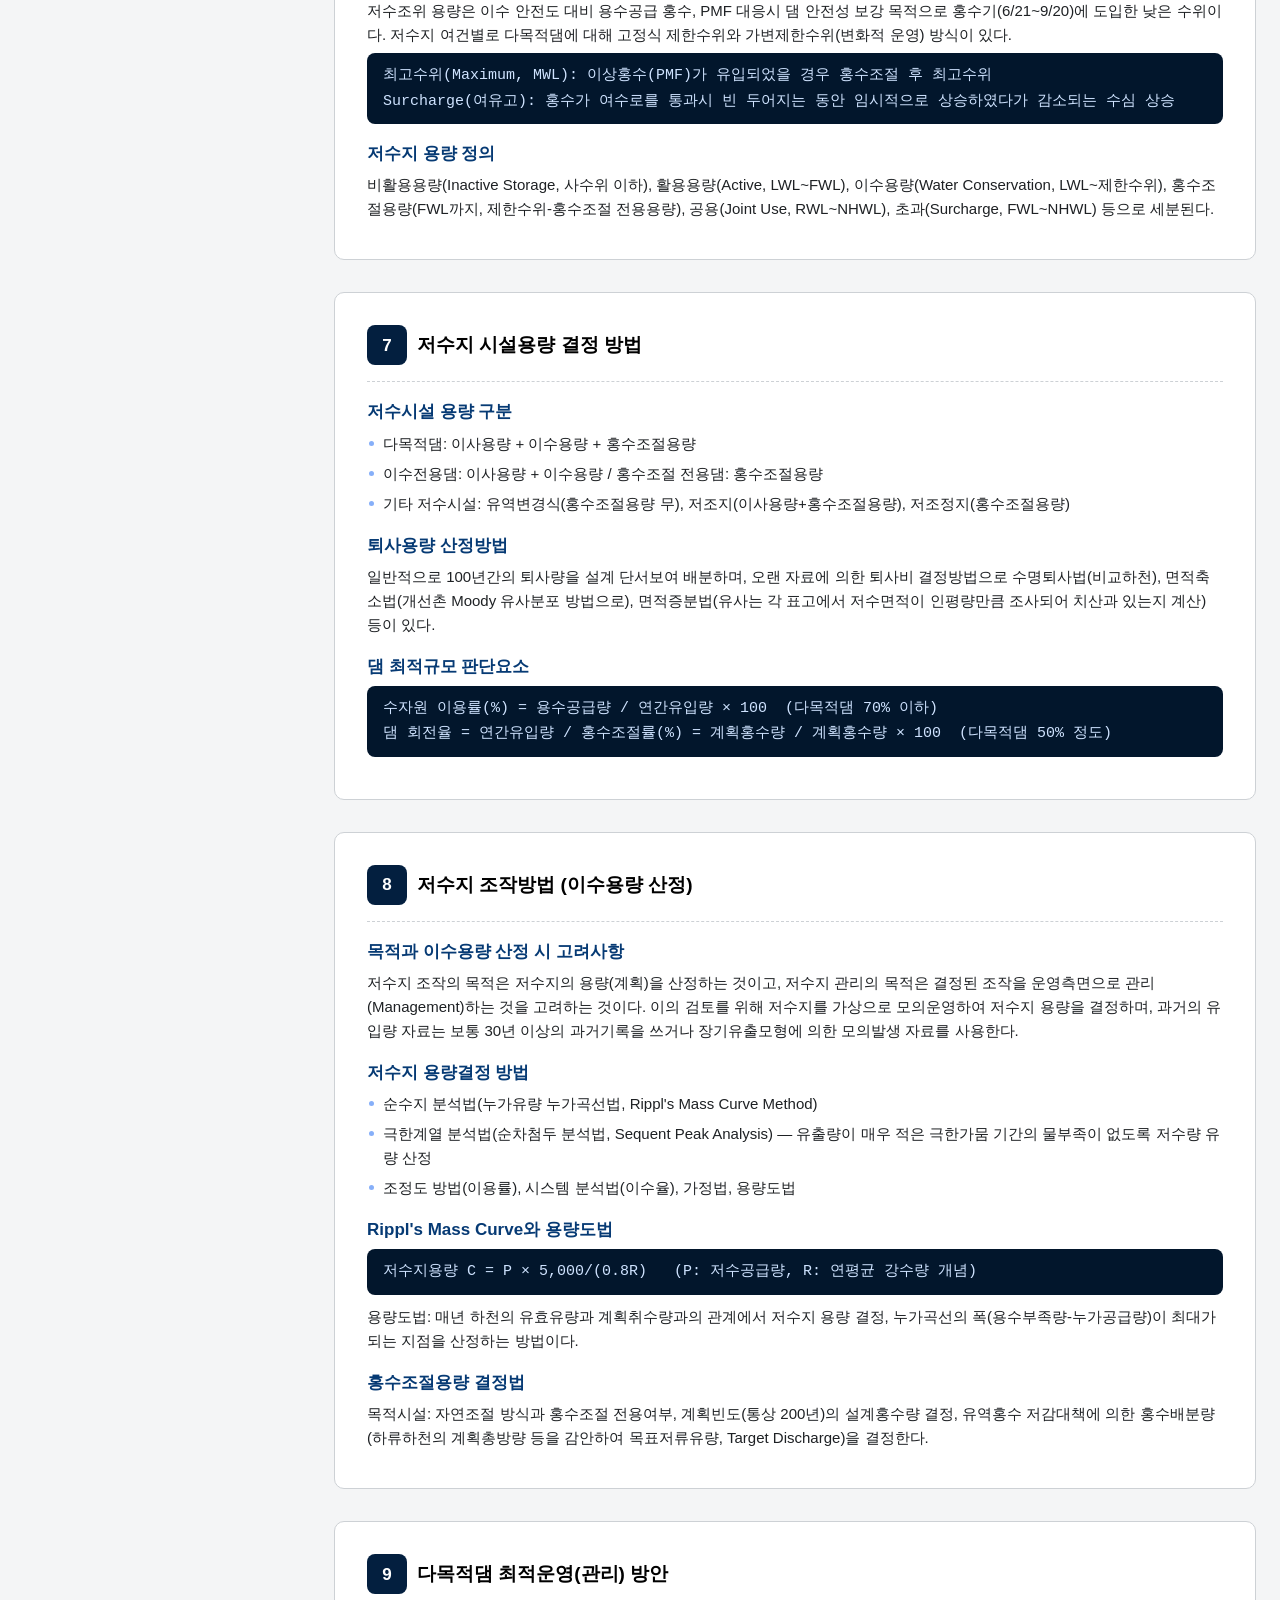
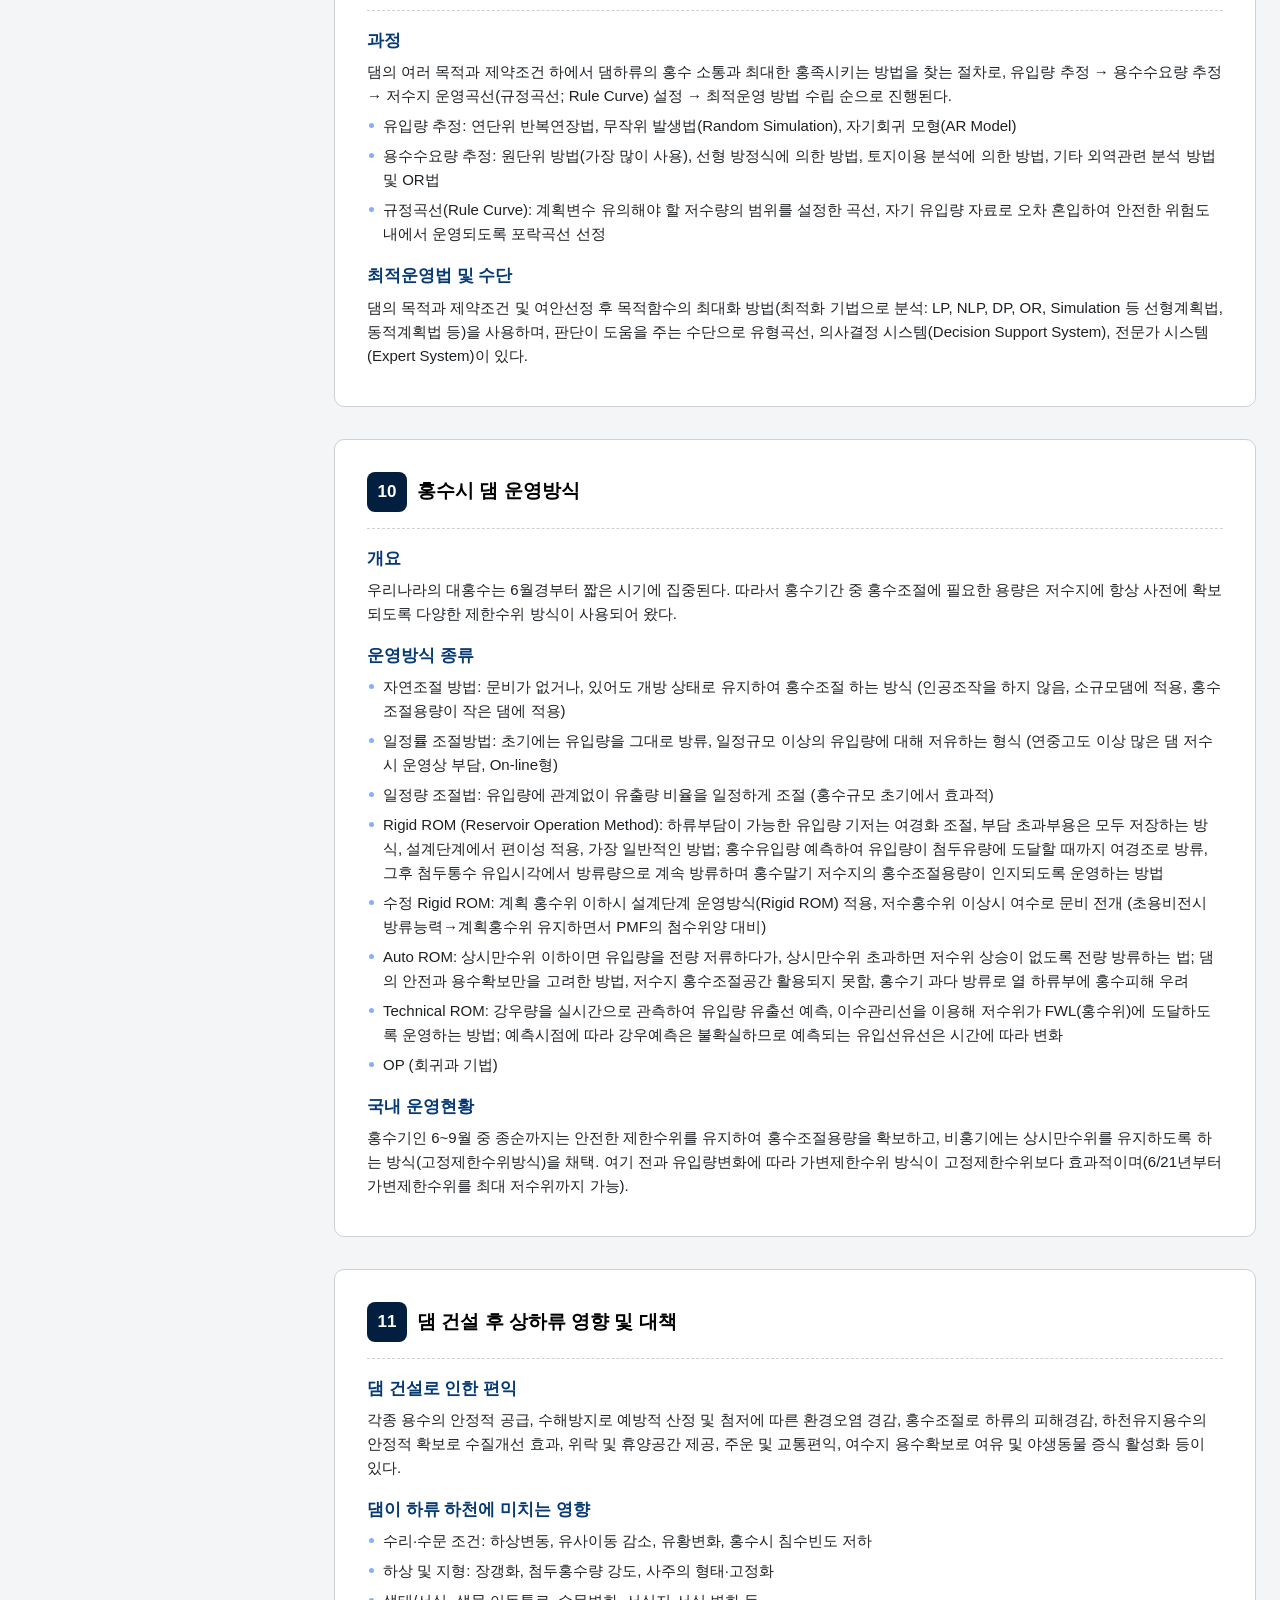
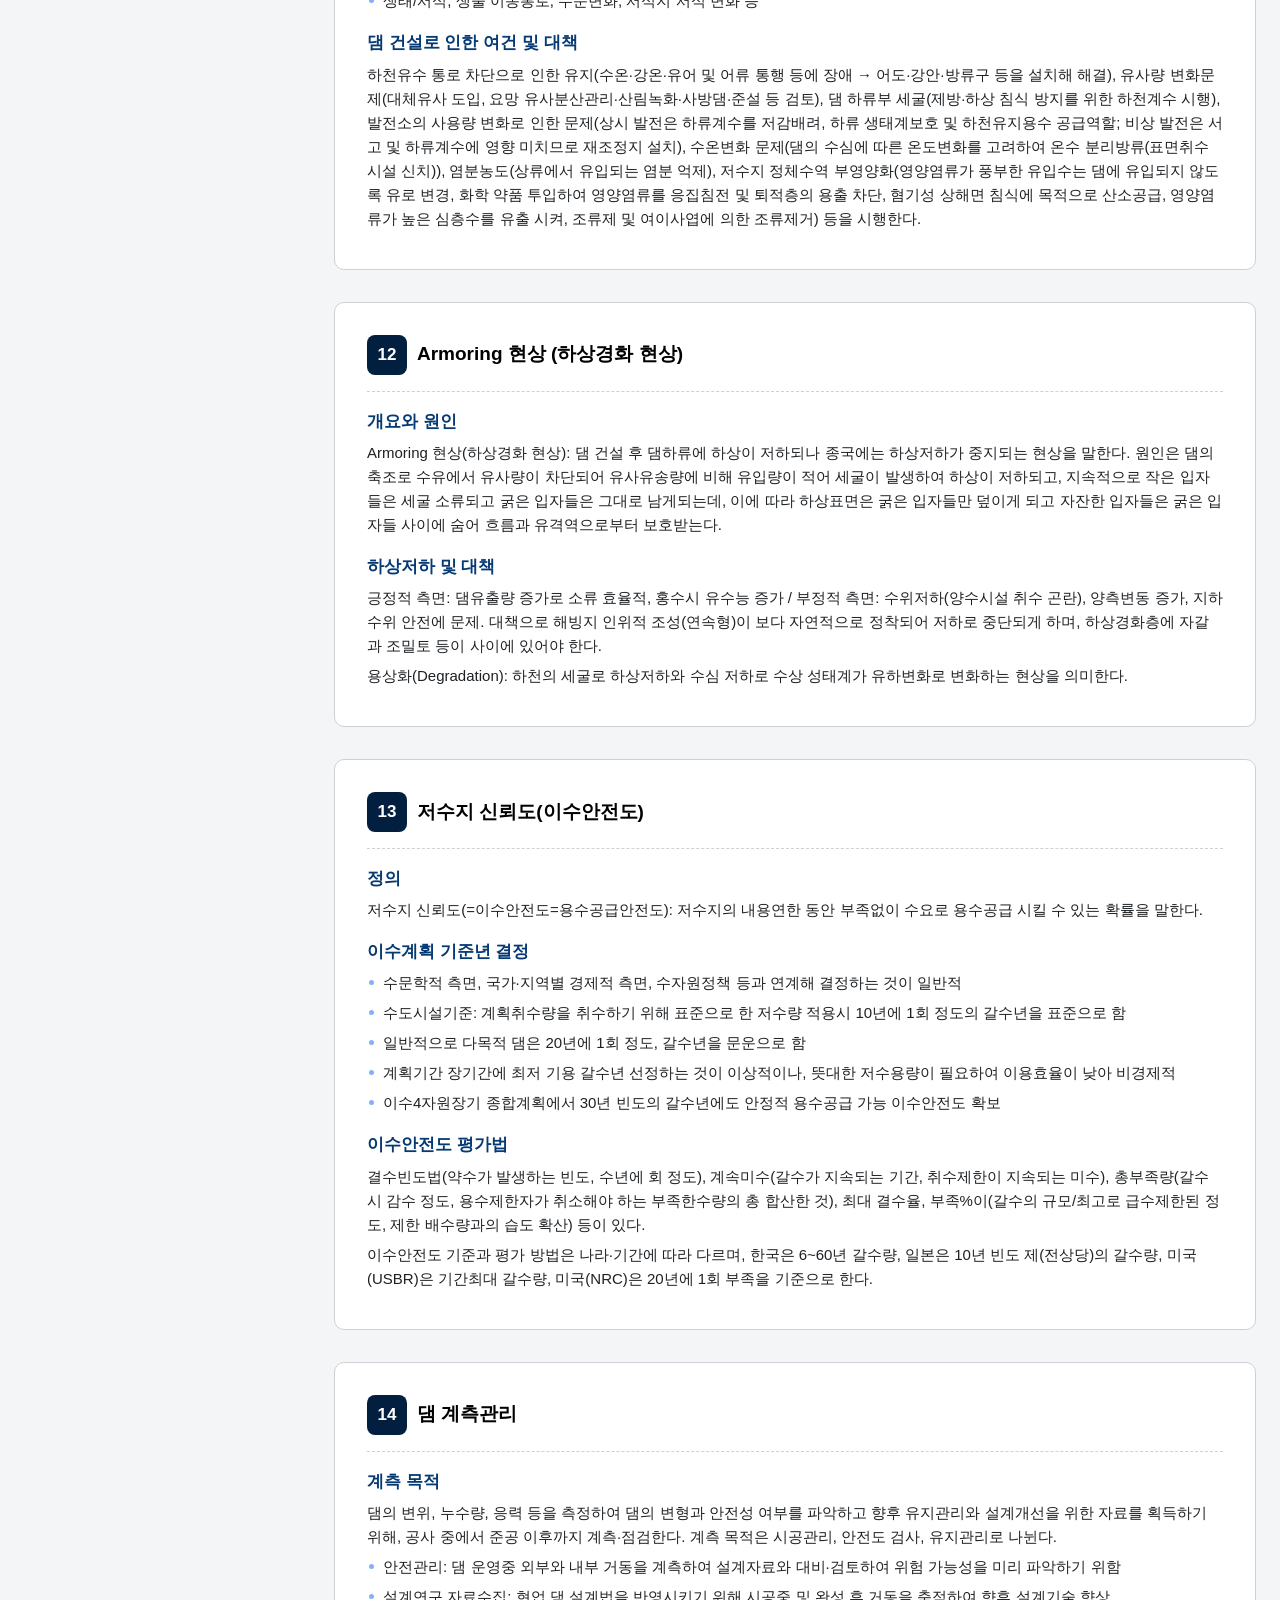
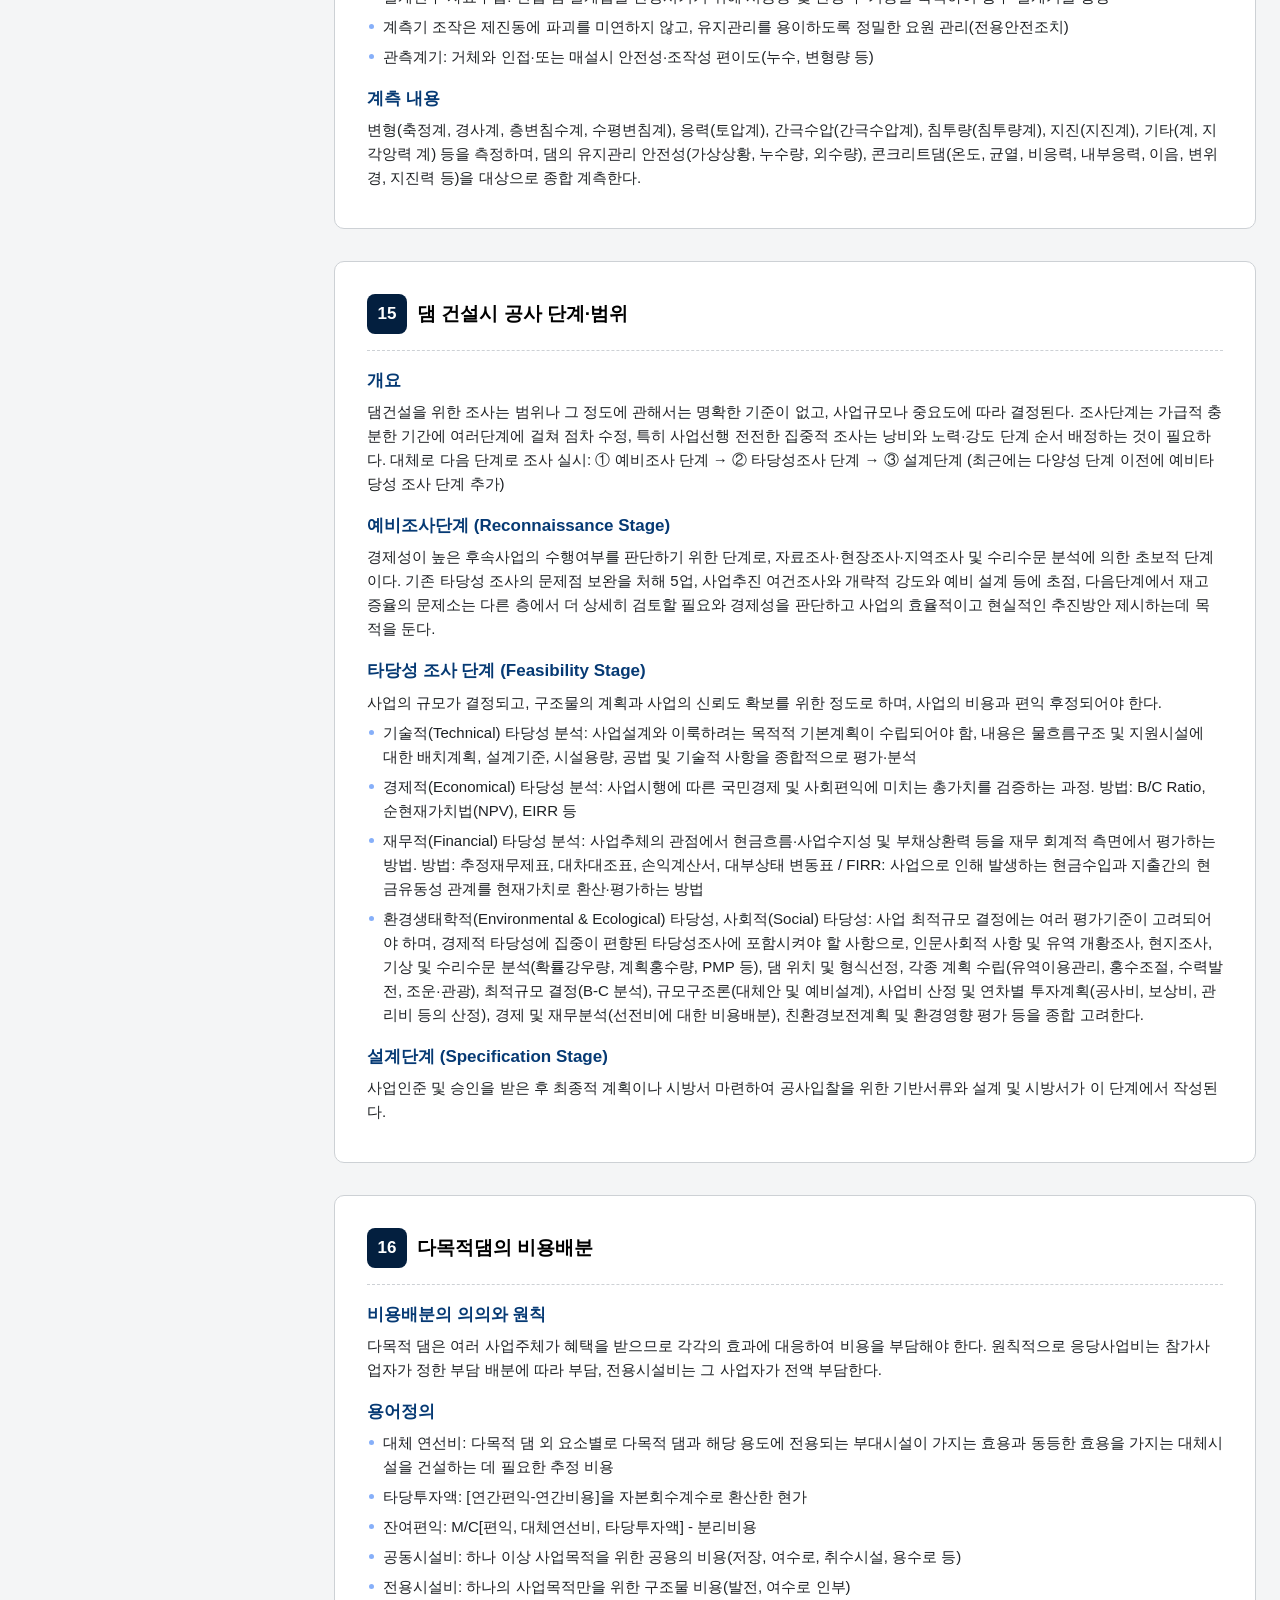
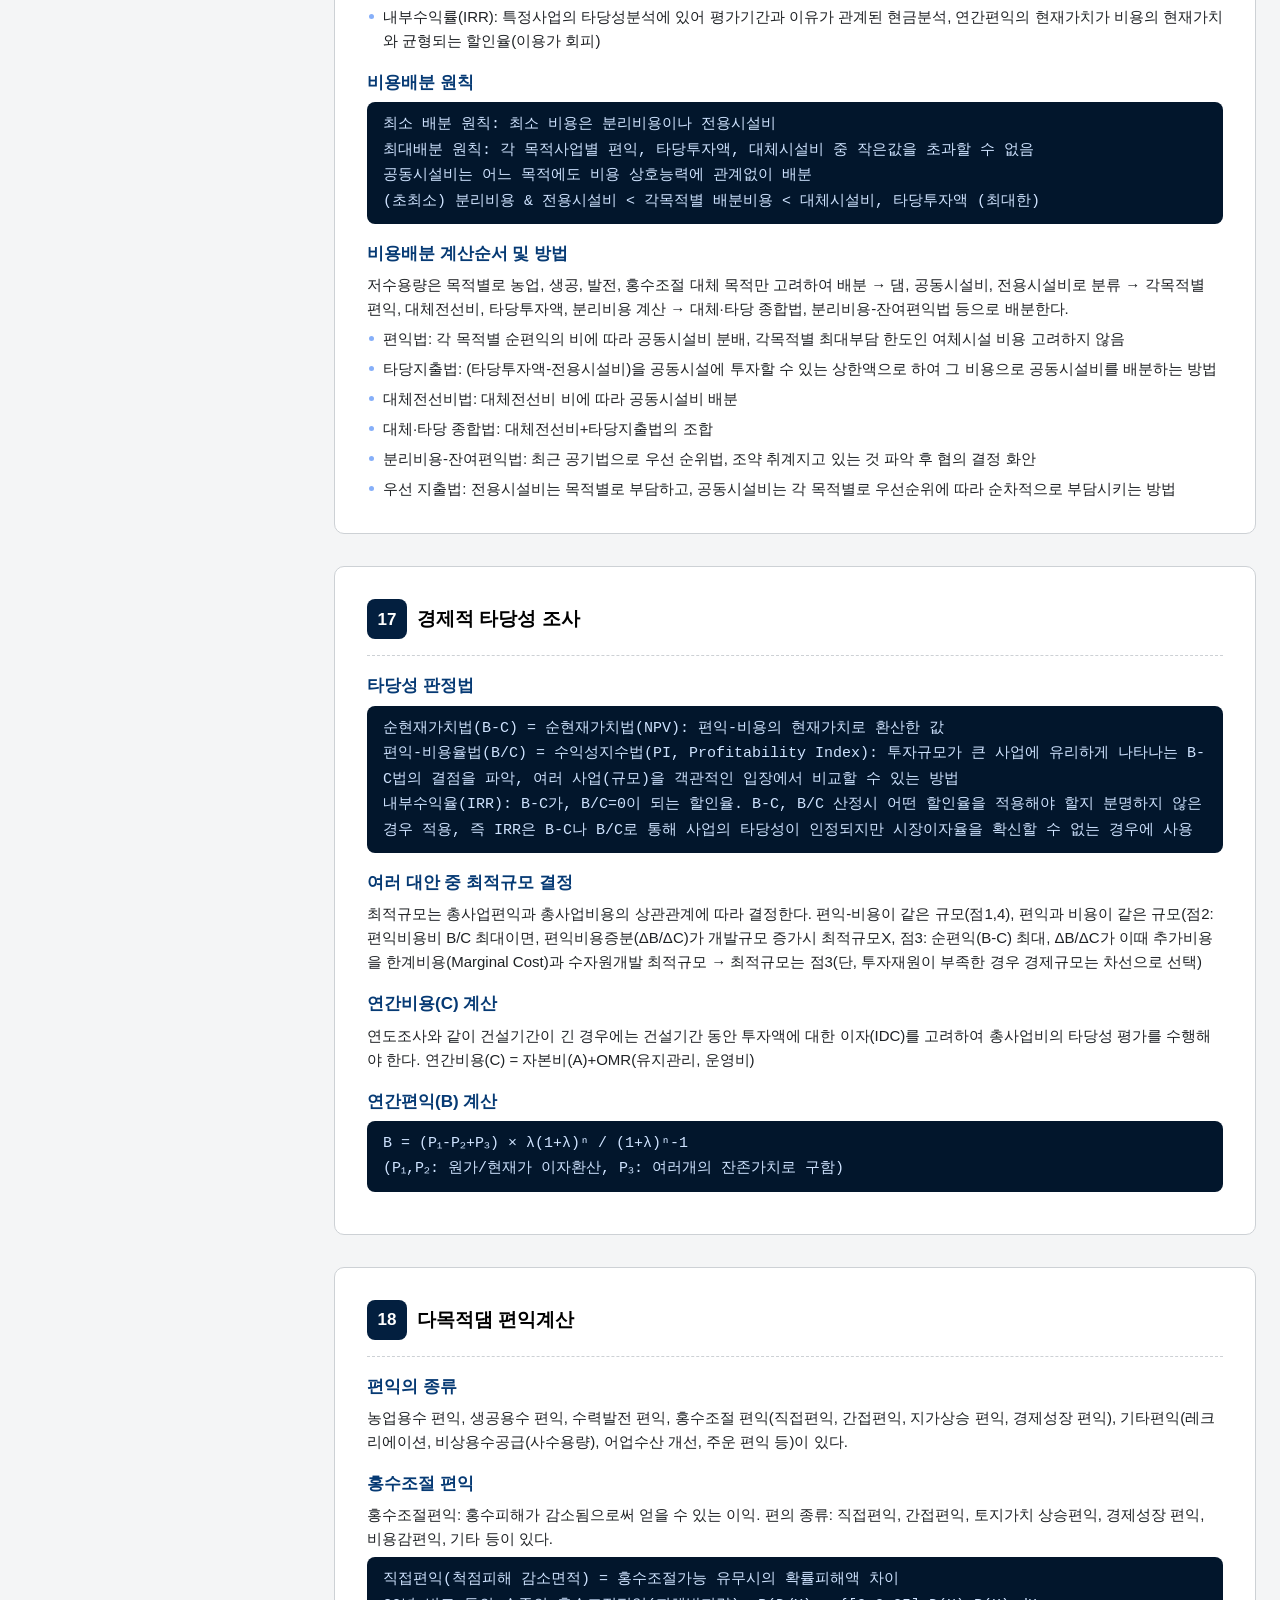
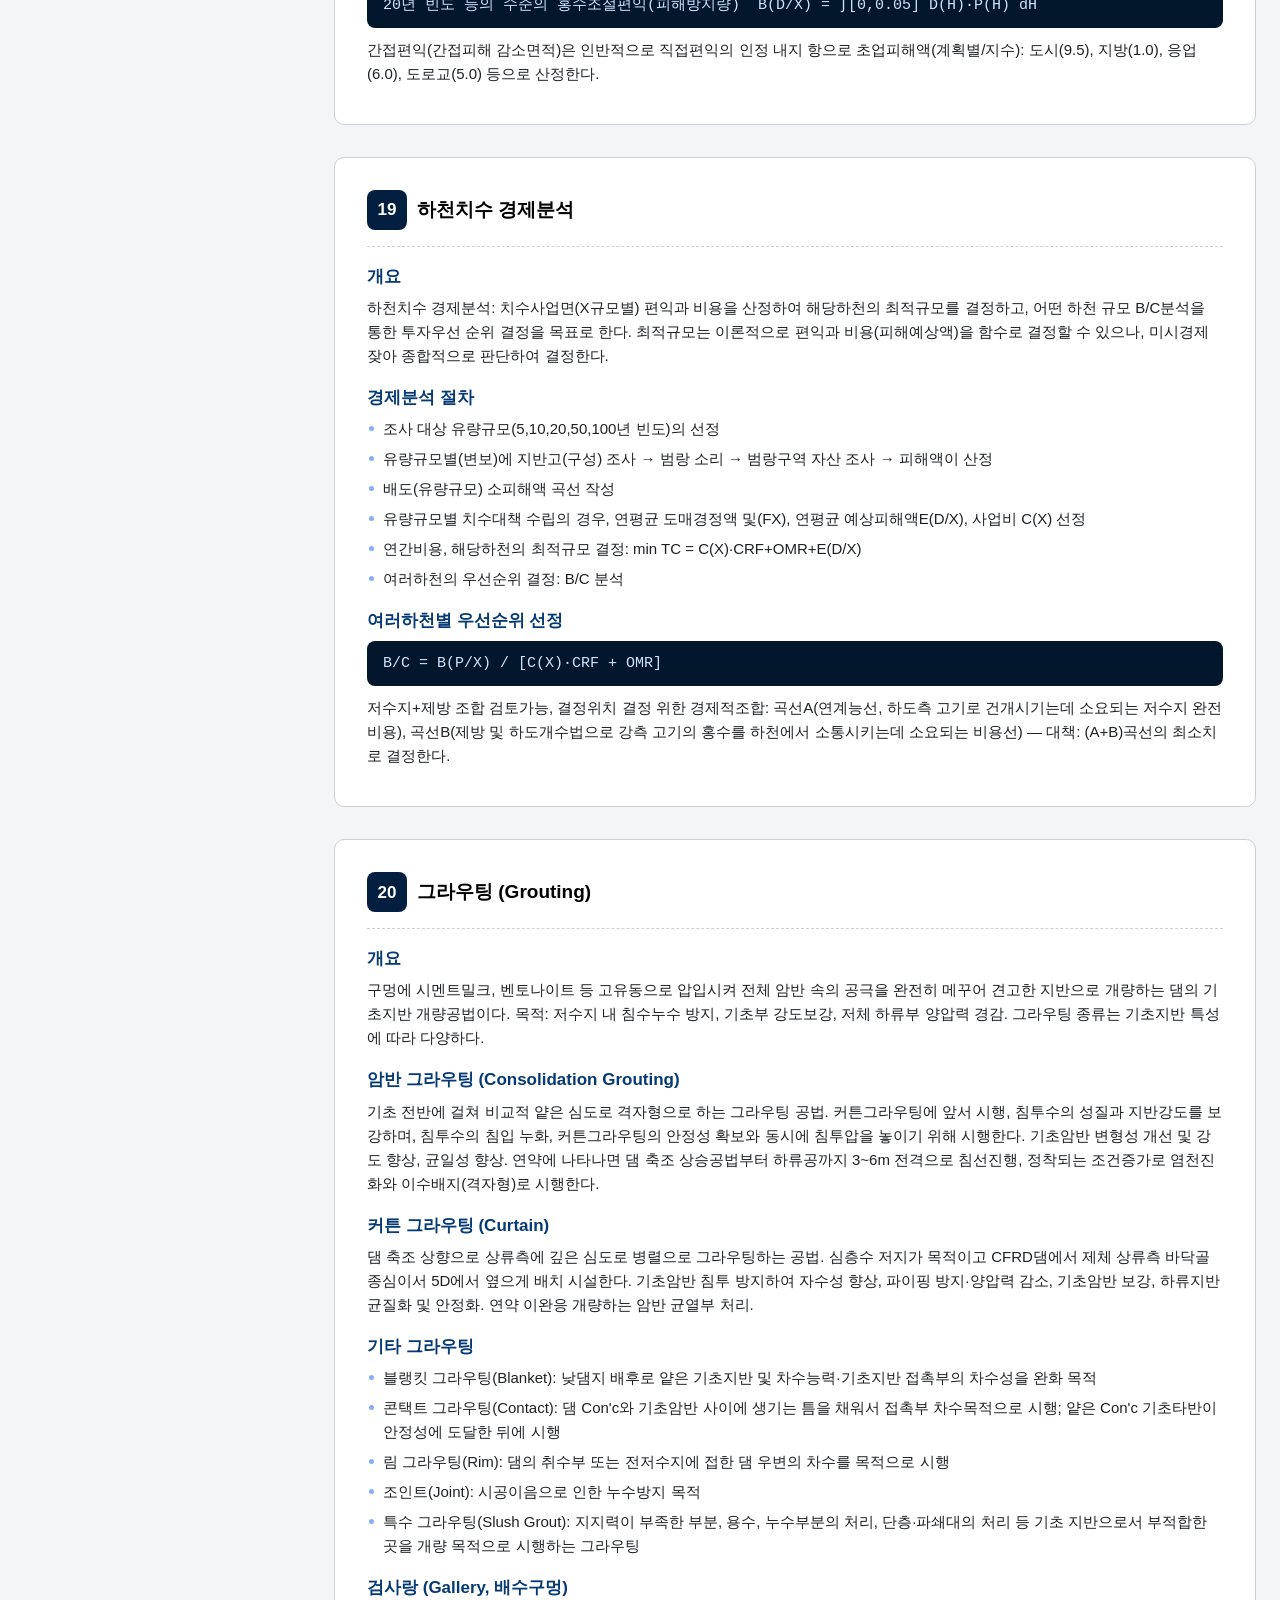
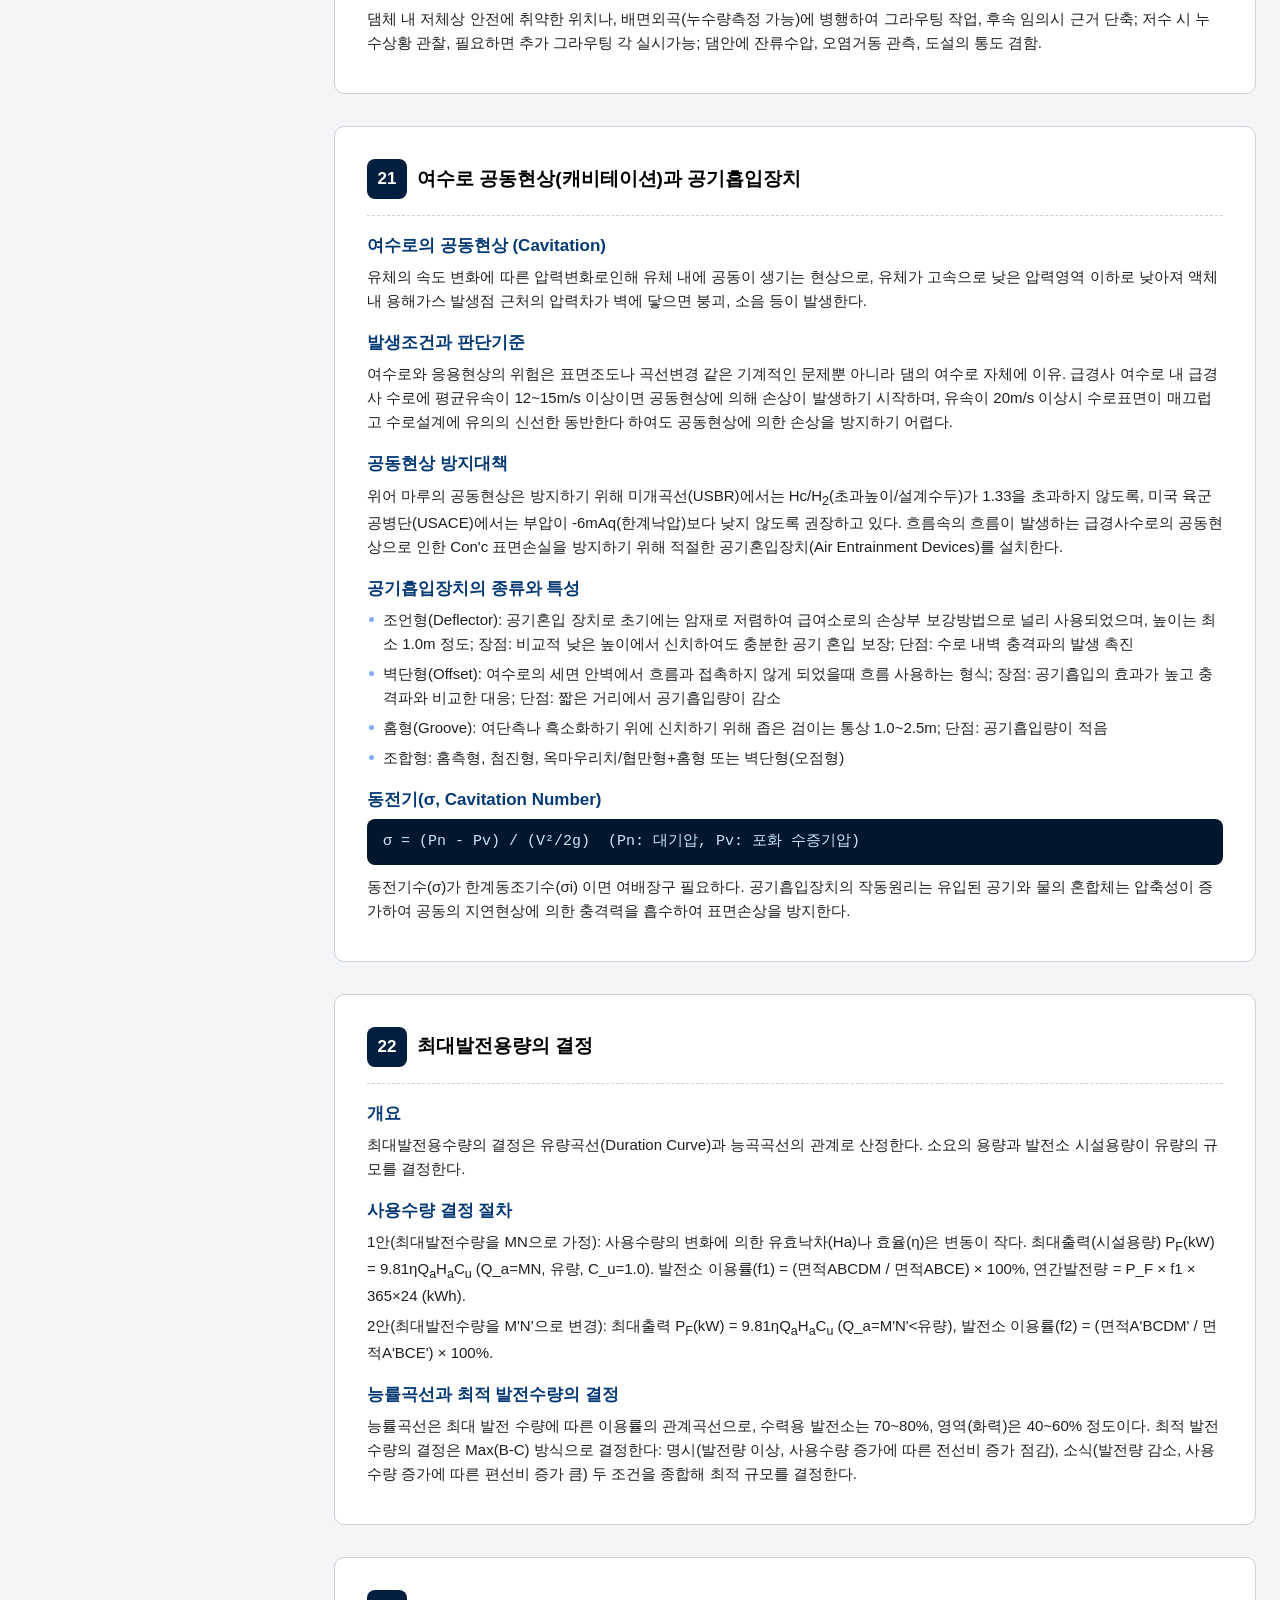
==== commit ee688207: "Fill in 댐공학 subject page with 39 topics from source PDF Co-Authored-By: Claude Sonnet 5 <noreply@ant" ====
--- a/web/subjects/dam.html
+++ b/web/subjects/dam.html
@@ -54,19 +54,829 @@
     <div class="container">
       <span class="tag">🌉 SUBJECT</span>
       <h1>댐공학</h1>
-      <p class="desc">댐의 종류, 설계 기준, 안전 관리 등 댐공학 핵심 내용을 정리합니다.</p>
+      <p class="desc">수력발전계획, 댐 형식·시공, 여수로, 저수지 운영, 안전관리 등 댐공학 핵심 이론 39개 주제를 정리합니다.</p>
       <div class="progress-row">
-        <span class="progress-badge todo">자료 준비중</span>
+        <span class="progress-badge done">39개 주제 정리완료</span>
       </div>
     </div>
   </section>
 
   <section class="section">
     <div class="container">
-      <div class="empty-state">
-        <div class="ico">🚧</div>
-        <h3>내용 정리 중입니다</h3>
-        <p>댐공학 세부 목차와 주제별 정리는 준비 중입니다. 정리가 완료되는 대로 이 페이지에 게시됩니다.</p>
+      <div class="layout" style="padding-top:0;">
+        <aside class="toc">
+          <h4>목차</h4>
+          <ul>
+            <li><a href="#topic-1"><span class="n">1</span>수력발전계획 기본사항</a></li>
+            <li><a href="#topic-2"><span class="n">2</span>댐의 분류</a></li>
+            <li><a href="#topic-3"><span class="n">3</span>콘크리트 댐의 시공방법</a></li>
+            <li><a href="#topic-4"><span class="n">4</span>유수전환방식</a></li>
+            <li><a href="#topic-5"><span class="n">5</span>여수로의 종류와 특성</a></li>
+            <li><a href="#topic-6"><span class="n">6</span>저수지 용량배분</a></li>
+            <li><a href="#topic-7"><span class="n">7</span>저수지 용량결정 방법</a></li>
+            <li><a href="#topic-8"><span class="n">8</span>저수지 조작방법</a></li>
+            <li><a href="#topic-9"><span class="n">9</span>다목적댐 최적운영방안</a></li>
+            <li><a href="#topic-10"><span class="n">10</span>홍수시 댐 운영방식</a></li>
+            <li><a href="#topic-11"><span class="n">11</span>댐 건설 후 상하류 영향·대책</a></li>
+            <li><a href="#topic-12"><span class="n">12</span>Armoring 현상</a></li>
+            <li><a href="#topic-13"><span class="n">13</span>저수지 신뢰도(이수안전도)</a></li>
+            <li><a href="#topic-14"><span class="n">14</span>댐 계측관리</a></li>
+            <li><a href="#topic-15"><span class="n">15</span>댐 건설 공사 단계·범위</a></li>
+            <li><a href="#topic-16"><span class="n">16</span>다목적댐의 비용배분</a></li>
+            <li><a href="#topic-17"><span class="n">17</span>경제적 타당성 조사</a></li>
+            <li><a href="#topic-18"><span class="n">18</span>다목적댐 편익계산</a></li>
+            <li><a href="#topic-19"><span class="n">19</span>하천치수 경제분석</a></li>
+            <li><a href="#topic-20"><span class="n">20</span>그라우팅</a></li>
+            <li><a href="#topic-21"><span class="n">21</span>여수로 공동현상과 공기흡입장치</a></li>
+            <li><a href="#topic-22"><span class="n">22</span>최대발전용량의 결정</a></li>
+            <li><a href="#topic-23"><span class="n">23</span>역조정지</a></li>
+            <li><a href="#topic-24"><span class="n">24</span>수력과 화력의 특징·전력부하</a></li>
+            <li><a href="#topic-25"><span class="n">25</span>수력개발 연혁과 향후방향</a></li>
+            <li><a href="#topic-26"><span class="n">26</span>필댐의 특성과 안정조건</a></li>
+            <li><a href="#topic-27"><span class="n">27</span>필댐의 누수원인과 대책</a></li>
+            <li><a href="#topic-28"><span class="n">28</span>댐 위치 선정시 고려사항</a></li>
+            <li><a href="#topic-29"><span class="n">29</span>댐 형식 결정요소</a></li>
+            <li><a href="#topic-30"><span class="n">30</span>콘크리트댐의 이음설계</a></li>
+            <li><a href="#topic-31"><span class="n">31</span>사이폰 여수로 수리설계</a></li>
+            <li><a href="#topic-32"><span class="n">32</span>여수로 규모결정</a></li>
+            <li><a href="#topic-33"><span class="n">33</span>여수로 부속구조물</a></li>
+            <li><a href="#topic-34"><span class="n">34</span>여수로 문비 종류</a></li>
+            <li><a href="#topic-35"><span class="n">35</span>Valve 종류</a></li>
+            <li><a href="#topic-36"><span class="n">36</span>댐의 안정해석</a></li>
+            <li><a href="#topic-37"><span class="n">37</span>기존댐 재개발방안</a></li>
+            <li><a href="#topic-38"><span class="n">38</span>다목적댐 비용의 종류</a></li>
+            <li><a href="#topic-39"><span class="n">39</span>댐의 내진설계</a></li>
+          </ul>
+        </aside>
+
+        <div class="topics">
+
+          <div class="topic-card" id="topic-1">
+            <header><span class="num">1</span><h3>수력발전계획 기본사항</h3></header>
+            <div class="topic-body">
+              <h4>이용수심(Draw Down, DD)</h4>
+              <div class="formula">DD = NHWL - LWL</div>
+              <p>예비 조사 단계에서 로얼댐은 (NHWL-TWL)의 90% 정도, 격전댐은 40~90% 정도를 기준으로 하되, 홍수전 저류용량을 제외한 총 저수용량의 15~20% 정도가 LWL 이하의 불용용량이 되도록 검토한다.</p>
+              <h4>낙차의 결정</h4>
+              <ul>
+                <li>총낙차: 취수구와 방수구의 수위차 — 계속 변화하므로 특정 시점의 평균치 개념으로 산정</li>
+                <li>손실낙차: 유수가 취수구, 스크린, 침사지, 압력수로, 수압관, 방수로, 수차 등 수리구조물을 통과하며 발생하는 미소/미세 손실</li>
+                <li>유효낙차: 총낙차 - 손실낙차</li>
+                <li>평균낙차: 저수지의 소요기간 경험에 의하면 빈도가 가장 큰 평균수위는 이용수심의 약 1/3 지점에 근접하므로, 이를 기준으로 산정한 유효낙차(평균낙차)를 구함</li>
+                <li>설계낙차, 최대낙차, 최소낙차: 설계낙차는 평균낙차, 최대낙차는 평균낙차의 약 125%, 최소낙차는 평균낙차의 약 60%로 산정</li>
+              </ul>
+              <h4>사용수량과 보강출력, 연간발전량</h4>
+              <div class="formula">시설용량(발전량)  P<sub>r</sub>(kW) = 9.81ηQ<sub>a</sub>H<sub>a</sub>C<sub>u</sub>
+(η: 발전효율(0.8~0.85), Q_a: 인당평균유량(㎥/s), H_a: 평균낙차(m), C_u: 사용수량계수)
+보강출력  P<sub>F</sub>(kW) = 9.81ηQ<sub>a</sub>H<sub>min</sub>C<sub>u</sub></div>
+              <p>기저부하(연간 24hr 발전)는 이용률 1.0, 첨두부하는 5hr/day 정도 적용. 발전소 이용률은 (연간발전량/(시설용량×365×24))×100%로 산정하며, 발전기 이용가능시간·가동시간·안전율·계획홍수량 대체시나리오 등을 고려해 최종 발전계획을 확정한다.</p>
+            </div>
+          </div>
+
+          <div class="topic-card" id="topic-2">
+            <header><span class="num">2</span><h3>댐의 분류</h3></header>
+            <div class="topic-body">
+              <h4>정의와 분류기준</h4>
+              <p>하천의 흐름을 막아 저수시켜 농업용수, 생활용수, 발전용수, 홍수조절, 기타 목적으로 이용하기 위한 높이 15m 이상 공작물을 댐(댐법상)이라 한다.</p>
+              <ul>
+                <li>목적에 따른 분류: 단일목적댐, 다목적댐</li>
+                <li>기능에 따른 분류: 저수댐, 취수댐(직접댐), 유하변경용댐, 사방댐 등</li>
+                <li>수리구조에 의한 분류: 댐체 취수여부에 따라 취수댐, 비취수댐 / 하부방류형(Bottom outlet dam), 통수조절용/중력식 선택취수댐</li>
+                <li>댐높이에 따른 분류: 대규모댐(15m 이상), 소규모댐</li>
+                <li>재료 및 형식에 따른 분류: 필댐, 콘크리트댐</li>
+                <li>용도에 따른 분류: 농업용댐, 발전용댐, 홍수조절댐, 용수전용댐, 사방댐 등</li>
+              </ul>
+              <h4>필댐(Fill Dam)</h4>
+              <p>흙, 토석 등의 천연재료를 성토·다짐하여 상수높이 이상 축조한 댐. 지지력 대응하며 저렴, 홍수 저항력이 없어 침수시 취약한 구조이며, 단면특성상 하중이 크고 기초에 넓어 연약한 지반에도 시공적응 가능하다.</p>
+              <ul>
+                <li>균질형(Homogeneous Type): 저제체의 최대단면의 80% 이상을 균일한 재질로 축조한 댐, 제체 폭이 넓음</li>
+                <li>코어형(Core Type): 경사코어형, 중심코어형; 경사코어는 압성과 홈을 따라 상하류 이간을 확보, 코어부 침수영향 최소화; 존형(Zone Type): 균질형과 코어형의 중간형태</li>
+                <li>Zoned Embankment Type: 재료의 투수성에 따라 구간을 나누어(제체 중심부 코어, 필터, 셸 등) 조합·배치한 댐</li>
+              </ul>
+              <h4>표면차수벽형(CFRD) 석괴댐</h4>
+              <p>제체 상류에 아스팔트, 콘크리트, PVC 등으로 차수벽을 설치하여 댐의 차수기능을 충족시키고, 배후는 투수성 석괴로 채워 제체의 안정성을 확보하는 댐 형식. 차수벽재로 Con'c, 아스팔트, Steel Membrane, 유제, 토복재 등이 있다.</p>
+              <h4>콘크리트댐</h4>
+              <ul>
+                <li>중력식댐(Concrete Gravity Dam): 자중으로 안정성이 높음, 침투수를 큰 하중으로도 안전, 견고한 암반 위 시공 필요</li>
+                <li>아치댐(Concrete Arch Dam): 역학적으로 하중을 아치작용으로 하는 얇은 단면, 협곡에 적합(재료 절감)</li>
+                <li>중공댐(Hollow Gravity Dam): 중력식댐에서 여유 자중기여도가 없는 내부를 비움으로써 콘크리트양 절감 및 저렴하게 유지할 수 있는 방법</li>
+              </ul>
+            </div>
+          </div>
+
+          <div class="topic-card" id="topic-3">
+            <header><span class="num">3</span><h3>콘크리트 댐의 시공방법 (RCD/RCCD)</h3></header>
+            <div class="topic-body">
+              <h4>개요</h4>
+              <p>재래식 콘크리트 댐 시공법(Cable Crane을 이용한 Block 방식)의 단점(평면적 연속성 부족)을 보완하고, 댐 규모의 대형화에 대응하기 위해 RCD 공법(Roller Compacted Dam)이 국내 최초로 적용되었다.</p>
+              <div class="formula">구분         재래식        RCD/RCCD
+단위시멘트량   150kg/㎥ 이상   120kg/㎥
+Slump        20mm          0mm
+다짐방식      Block          Layer
+다짐          내부진동기      진동롤러
+양생          Cooling        본자연
+이음         거푸집 이음      불규칙없음</div>
+              <h4>RCD 콘크리트 종류와 시공순서</h4>
+              <ul>
+                <li>Rollcrete: 다짐을 위한 최적함수비 상태에서 다지는 Con'c / RCD: 시멘트함량이 많고 포졸란이 적은 Con'c / RCC: Rollcrete보다 함수비가 많고 RCD보다 포졸란이 많음</li>
+                <li>시공순서: 배처플랜트에서 비빈 콘크리트를 벨트컨베이어·트럭 등으로 제체까지 운반 → 도저로 30~50cm 두께로 포설 → 진동롤러로 다짐 → 소요강도 시 다음층 타설</li>
+              </ul>
+              <h4>하드필댐 (Hardfill Dam)</h4>
+              <p>댐건설 인근 재료(강모래 등)를 최대한 가공하지 않고, 물+시멘트를 넣어 혼합한 하드필로 포설·다짐하는 공법. 사다리꼴 형상의 댐으로, 현장재료의 효율적 활용과 시공성비의 간소화에 의한 비용 절감이 특징. 표준단면은 원석에너지비가 낮고, 원석산 리스크와 하드필 재료의 혼합선 배출이 간략화되어 전선부하가 감소(소요시수 30mm 이하), 범용장비(불도저, 덤프, 진동롤러) 사용으로 공기가 단축된다.</p>
+            </div>
+          </div>
+
+          <div class="topic-card" id="topic-4">
+            <header><span class="num">4</span><h3>유수전환방식</h3></header>
+            <div class="topic-body">
+              <h4>목적과 개요</h4>
+              <p>댐을 건설하기 위해서, 공사기간 동안 하천의 유수를 처리하여 작업공간을 확보하기 위한 시설이다. 전면 가물막이 + 가배수로(가배수터널, 제체 내 가배수로), 부분 가물막이 + 가배수거로 구성된다.</p>
+              <h4>흐름도</h4>
+              <div class="formula">유수전환시설 선정 → 설계홍수량 결정 → 유수전환 방식 선정(전면·부분)
+→ 가배수로 규모결정 → 가물막이 규모결정(경제적 규모) → 유수전환 계획 수립</div>
+              <h4>고려사항</h4>
+              <p>댐지점의 홍수특성, 유수전환 대상 홍수량의 규모, 상류 기존댐의 존재여부, 수갱전을 통제의 필요성, 댐 형식 및 높이, 하천유량, 지형(하폭·하천의 완속도) 및 지질조건, 하상 퇴적층 두께, 사업의 긴급성과 하류의 안전성, 방류시설·취수시설 등 타 구조물과의 관계, 가물막이와 가배수로와의 관계, 댐의 건설기간과 가배수로의 통수시기, 가능막이 협류시 피해규모 등을 종합 고려한다.</p>
+              <h4>가물막이 설계</h4>
+              <ul>
+                <li>전면가물막이: 하폭이 좁으면 댐형식과 관계없이 가장 적합한 방법; 하천 상하류측 전면으로 막고 유수는 가배수터널로 전환</li>
+                <li>부분가물막이: 유수전환 대상홍수량이 너무 커서 가배수터널이나 제체 내 가배수로 처리가 비경제적일 때, 댐 제체의 한쪽에 개수로 형태로 설치</li>
+                <li>가물막이 높이: 상류 가물막이=설계수위+여유고(0.5m), 하류 가물막이=축조측 하천수위 이상; 가배수터널 규모결정시 경제성 분석으로 최적규모 결정(trade-off)</li>
+              </ul>
+            </div>
+          </div>
+
+          <div class="topic-card" id="topic-5">
+            <header><span class="num">5</span><h3>여수로의 종류와 특성</h3></header>
+            <div class="topic-body">
+              <h4>개요</h4>
+              <p>여수로(Spillway)는 저수지의 초과 홍수량을 안전하게 방류하기 위한 시설로, 정상시(Service Spillway) 및 비상시(Emergency Spillway)의 방류 필요에 따라 구분한다.</p>
+              <h4>주요 형식</h4>
+              <ul>
+                <li>자유낙하식 여수로(Free Overfall Spillway): 아치형댐이나 협곡구간에 여지가 있는 경우 적용, 하류에 형성된 소(Pool)로 직접 낙하시켜 내낙수의 충격과 소용돌이로 에너지 감쇠</li>
+                <li>월류식(Overflow, Ogee Spillway): 콘크리트 중력댐·취수댐에 보통 적용, 안전한 유선형 곡선의 마루부를 만들어 부압현상 방지</li>
+                <li>측수로식(Side Channel Spillway): 협소한 여수지형(암반부 등)의 하폭 여유가 없는 필댐에 주로 적용, 유향을 변경하여 급하강 흐름으로 유도, 안전성·경제성 분석 필요</li>
+                <li>급경사식(Chute Spillway = 거재수 여수로): 사면경사댐과 같이 수로가 급경사로 지형을 따라 내려가는 형식, 마모간섭·이동파·공기연행 등을 검토</li>
+                <li>터널식(Tunnel Spillway = Conduit Sp.): 암반이 양호하고 On-line형 재개발 시 세류형 터널을 신치하여 하부방류에 이용, 유입부는 오리피스흐름형으로 하고 유수단면적은 오리피스면적의 75% 이내 원칙</li>
+                <li>나팔관형 여수로(Shaft, Bell-mouth, Plug hole, Drop Inlet): 나팔관과 같은 수직정(Shaft)을 물이 낙하해 아래로 하천으로 연결, 여수로 방류량이 급증하면 수문통제식(오리피스흐름)으로 전환</li>
+                <li>사이펀(Siphon): 원류형 여수로 수두를 지나치게 크게 하기 곤란한 경우, 수두(저수조위-하류수위)가 커 동일 유량대비 보다 작은 여수로 단면 확보 가능</li>
+                <li>보조여수로(Auxiliary Sp): 배수빈도가 높은 이수로 흐르지 않는 홍수는 보조여수로 처리, 유지비가 경제적; 인위적 시행이 낮은 지형에 설치하고 제어되는 유변시, 소류 라이닝 하지 않고 간략히 시행하여 공사비 절감</li>
+                <li>Fuse Plug 댐: 축조 자국여수로로 나타나며, 특정 수면이 여수로의 폭에 접근하며 위험하게 되면 외자리에 절단되어 만들어진 개방지역이 유실되도록 만든 것으로 여방류 응용</li>
+                <li>Labyrinth Spillway: 절곡형 여수로의 유량은 오히려 여수로의 유효폭이 원류길이에 따라 결정됨, 유효유량은 증가시키기 위해 여수로 흐름을 구부러지거나 원좌수로은 지형조건상 여수로 폭에 제한을 받는 경우 유용</li>
+                <li>Piano Keys Weir(PK위어): Labyrinth의 변형된 형식으로 바닥에서 상향으로 경사진 수입부와 하부 슬라이드로 내치한 형식, 동일면적에서 유입부 확대가능, 2배 이상 큰 방류능력</li>
+              </ul>
+            </div>
+          </div>
+
+          <div class="topic-card" id="topic-6">
+            <header><span class="num">6</span><h3>저수지 용량배분</h3></header>
+            <div class="topic-body">
+              <h4>수위별 정의</h4>
+              <ul>
+                <li>사수위(Dead Storage Level, DSL): 유사의 퇴적(100년간)으로 저수기능이 상실되는 상한고, 취수구 선정에 국한한 영구시 사수량 최소</li>
+                <li>저수위(Low Water Level, LWL): 발전력 저수전용에서 가장 낮은 수위(최저취수위), 수면반사도 살펴 최저최전 수위로 결정(보장출력)</li>
+                <li>상시만수위(Normal High Water Level, NHWL): 발전취수구 최고수있는 상한수위, 이수용량 최대범위, 이수와 온수 다수단에서 설정, 관리한 평가에 미치는 수요제어 상한선</li>
+                <li>홍수위(Full Water Level, FWL): 홍수조절 완료시 유입홍수를 저장할 수 있는 저수위(제한수위), 경제성 분석으로 결정(초비용에 반영한 침수피해 감소와 비용증가분 비교)</li>
+              </ul>
+              <h4>제한수위 (Restricted Water Level, RWL)</h4>
+              <p>저수조위 용량은 이수 안전도 대비 용수공급 홍수, PMF 대응시 댐 안전성 보강 목적으로 홍수기(6/21~9/20)에 도입한 낮은 수위이다. 저수지 여건별로 다목적댐에 대해 고정식 제한수위와 가변제한수위(변화적 운영) 방식이 있다.</p>
+              <div class="formula">최고수위(Maximum, MWL): 이상홍수(PMF)가 유입되었을 경우 홍수조절 후 최고수위
+Surcharge(여유고): 홍수가 여수로를 통과시 빈 두어지는 동안 임시적으로 상승하였다가 감소되는 수심 상승</div>
+              <h4>저수지 용량 정의</h4>
+              <p>비활용용량(Inactive Storage, 사수위 이하), 활용용량(Active, LWL~FWL), 이수용량(Water Conservation, LWL~제한수위), 홍수조절용량(FWL까지, 제한수위-홍수조절 전용용량), 공용(Joint Use, RWL~NHWL), 초과(Surcharge, FWL~NHWL) 등으로 세분된다.</p>
+            </div>
+          </div>
+
+          <div class="topic-card" id="topic-7">
+            <header><span class="num">7</span><h3>저수지 시설용량 결정 방법</h3></header>
+            <div class="topic-body">
+              <h4>저수시설 용량 구분</h4>
+              <ul>
+                <li>다목적댐: 이사용량 + 이수용량 + 홍수조절용량</li>
+                <li>이수전용댐: 이사용량 + 이수용량 / 홍수조절 전용댐: 홍수조절용량</li>
+                <li>기타 저수시설: 유역변경식(홍수조절용량 무), 저조지(이사용량+홍수조절용량), 저조정지(홍수조절용량)</li>
+              </ul>
+              <h4>퇴사용량 산정방법</h4>
+              <p>일반적으로 100년간의 퇴사량을 설계 단서보여 배분하며, 오랜 자료에 의한 퇴사비 결정방법으로 수명퇴사법(비교하천), 면적축소법(개선촌 Moody 유사분포 방법으로), 면적증분법(유사는 각 표고에서 저수면적이 인평량만큼 조사되어 치산과 있는지 계산) 등이 있다.</p>
+              <h4>댐 최적규모 판단요소</h4>
+              <div class="formula">수자원 이용률(%) = 용수공급량 / 연간유입량 × 100  (다목적댐 70% 이하)
+댐 회전율 = 연간유입량 / 홍수조절률(%) = 계획홍수량 / 계획홍수량 × 100  (다목적댐 50% 정도)</div>
+            </div>
+          </div>
+
+          <div class="topic-card" id="topic-8">
+            <header><span class="num">8</span><h3>저수지 조작방법 (이수용량 산정)</h3></header>
+            <div class="topic-body">
+              <h4>목적과 이수용량 산정 시 고려사항</h4>
+              <p>저수지 조작의 목적은 저수지의 용량(계획)을 산정하는 것이고, 저수지 관리의 목적은 결정된 조작을 운영측면으로 관리(Management)하는 것을 고려하는 것이다. 이의 검토를 위해 저수지를 가상으로 모의운영하여 저수지 용량을 결정하며, 과거의 유입량 자료는 보통 30년 이상의 과거기록을 쓰거나 장기유출모형에 의한 모의발생 자료를 사용한다.</p>
+              <h4>저수지 용량결정 방법</h4>
+              <ul>
+                <li>순수지 분석법(누가유량 누가곡선법, Rippl's Mass Curve Method)</li>
+                <li>극한계열 분석법(순차첨두 분석법, Sequent Peak Analysis) — 유출량이 매우 적은 극한가뭄 기간의 물부족이 없도록 저수량 유량 산정</li>
+                <li>조정도 방법(이용률), 시스템 분석법(이수율), 가정법, 용량도법</li>
+              </ul>
+              <h4>Rippl's Mass Curve와 용량도법</h4>
+              <div class="formula">저수지용량 C = P × 5,000/(0.8R)   (P: 저수공급량, R: 연평균 강수량 개념)</div>
+              <p>용량도법: 매년 하천의 유효유량과 계획취수량과의 관계에서 저수지 용량 결정, 누가곡선의 폭(용수부족량-누가공급량)이 최대가 되는 지점을 산정하는 방법이다.</p>
+              <h4>홍수조절용량 결정법</h4>
+              <p>목적시설: 자연조절 방식과 홍수조절 전용여부, 계획빈도(통상 200년)의 설계홍수량 결정, 유역홍수 저감대책에 의한 홍수배분량(하류하천의 계획총방량 등을 감안하여 목표저류유량, Target Discharge)을 결정한다.</p>
+            </div>
+          </div>
+
+          <div class="topic-card" id="topic-9">
+            <header><span class="num">9</span><h3>다목적댐 최적운영(관리) 방안</h3></header>
+            <div class="topic-body">
+              <h4>과정</h4>
+              <p>댐의 여러 목적과 제약조건 하에서 댐하류의 홍수 소통과 최대한 홍족시키는 방법을 찾는 절차로, 유입량 추정 → 용수수요량 추정 → 저수지 운영곡선(규정곡선; Rule Curve) 설정 → 최적운영 방법 수립 순으로 진행된다.</p>
+              <ul>
+                <li>유입량 추정: 연단위 반복연장법, 무작위 발생법(Random Simulation), 자기회귀 모형(AR Model)</li>
+                <li>용수수요량 추정: 원단위 방법(가장 많이 사용), 선형 방정식에 의한 방법, 토지이용 분석에 의한 방법, 기타 외역관련 분석 방법 및 OR법</li>
+                <li>규정곡선(Rule Curve): 계획변수 유의해야 할 저수량의 범위를 설정한 곡선, 자기 유입량 자료로 오차 혼입하여 안전한 위험도 내에서 운영되도록 포락곡선 선정</li>
+              </ul>
+              <h4>최적운영법 및 수단</h4>
+              <p>댐의 목적과 제약조건 및 여안선정 후 목적함수의 최대화 방법(최적화 기법으로 분석: LP, NLP, DP, OR, Simulation 등 선형계획법, 동적계획법 등)을 사용하며, 판단이 도움을 주는 수단으로 유형곡선, 의사결정 시스템(Decision Support System), 전문가 시스템(Expert System)이 있다.</p>
+            </div>
+          </div>
+
+          <div class="topic-card" id="topic-10">
+            <header><span class="num">10</span><h3>홍수시 댐 운영방식</h3></header>
+            <div class="topic-body">
+              <h4>개요</h4>
+              <p>우리나라의 대홍수는 6월경부터 짧은 시기에 집중된다. 따라서 홍수기간 중 홍수조절에 필요한 용량은 저수지에 항상 사전에 확보되도록 다양한 제한수위 방식이 사용되어 왔다.</p>
+              <h4>운영방식 종류</h4>
+              <ul>
+                <li>자연조절 방법: 문비가 없거나, 있어도 개방 상태로 유지하여 홍수조절 하는 방식 (인공조작을 하지 않음, 소규모댐에 적용, 홍수조절용량이 작은 댐에 적용)</li>
+                <li>일정률 조절방법: 초기에는 유입량을 그대로 방류, 일정규모 이상의 유입량에 대해 저유하는 형식 (연중고도 이상 많은 댐 저수시 운영상 부담, On-line형)</li>
+                <li>일정량 조절법: 유입량에 관계없이 유출량 비율을 일정하게 조절 (홍수규모 초기에서 효과적)</li>
+                <li>Rigid ROM (Reservoir Operation Method): 하류부담이 가능한 유입량 기저는 여경화 조절, 부담 초과부용은 모두 저장하는 방식, 설계단계에서 편이성 적용, 가장 일반적인 방법; 홍수유입량 예측하여 유입량이 첨두유량에 도달할 때까지 여경조로 방류, 그후 첨두통수 유입시각에서 방류량으로 계속 방류하며 홍수말기 저수지의 홍수조절용량이 인지되도록 운영하는 방법</li>
+                <li>수정 Rigid ROM: 계획 홍수위 이하시 설계단계 운영방식(Rigid ROM) 적용, 저수홍수위 이상시 여수로 문비 전개 (초용비전시 방류능력→계획홍수위 유지하면서 PMF의 첨수위양 대비)</li>
+                <li>Auto ROM: 상시만수위 이하이면 유입량을 전량 저류하다가, 상시만수위 초과하면 저수위 상승이 없도록 전량 방류하는 법; 댐의 안전과 용수확보만을 고려한 방법, 저수지 홍수조절공간 활용되지 못함, 홍수기 과다 방류로 열 하류부에 홍수피해 우려</li>
+                <li>Technical ROM: 강우량을 실시간으로 관측하여 유입량 유출선 예측, 이수관리선을 이용해 저수위가 FWL(홍수위)에 도달하도록 운영하는 방법; 예측시점에 따라 강우예측은 불확실하므로 예측되는 유입선유선은 시간에 따라 변화</li>
+                <li>OP (회귀과 기법)</li>
+              </ul>
+              <h4>국내 운영현황</h4>
+              <p>홍수기인 6~9월 중 종순까지는 안전한 제한수위를 유지하여 홍수조절용량을 확보하고, 비홍기에는 상시만수위를 유지하도록 하는 방식(고정제한수위방식)을 채택. 여기 전과 유입량변화에 따라 가변제한수위 방식이 고정제한수위보다 효과적이며(6/21년부터 가변제한수위를 최대 저수위까지 가능).</p>
+            </div>
+          </div>
+
+          <div class="topic-card" id="topic-11">
+            <header><span class="num">11</span><h3>댐 건설 후 상하류 영향 및 대책</h3></header>
+            <div class="topic-body">
+              <h4>댐 건설로 인한 편익</h4>
+              <p>각종 용수의 안정적 공급, 수해방지로 예방적 산정 및 첨저에 따른 환경오염 경감, 홍수조절로 하류의 피해경감, 하천유지용수의 안정적 확보로 수질개선 효과, 위락 및 휴양공간 제공, 주운 및 교통편익, 여수지 용수확보로 여유 및 야생동물 증식 활성화 등이 있다.</p>
+              <h4>댐이 하류 하천에 미치는 영향</h4>
+              <ul>
+                <li>수리·수문 조건: 하상변동, 유사이동 감소, 유황변화, 홍수시 침수빈도 저하</li>
+                <li>하상 및 지형: 장갱화, 첨두홍수량 강도, 사주의 형태·고정화</li>
+                <li>생태/서식, 생물 이동통로, 수문변화, 서식지 서식 변화 등</li>
+              </ul>
+              <h4>댐 건설로 인한 여건 및 대책</h4>
+              <p>하천유수 통로 차단으로 인한 유지(수온·강온·유어 및 어류 통행 등에 장애 → 어도·강안·방류구 등을 설치해 해결), 유사량 변화문제(대체유사 도입, 요망 유사분산관리·산림녹화·사방댐·준설 등 검토), 댐 하류부 세굴(제방·하상 침식 방지를 위한 하천계수 시행), 발전소의 사용량 변화로 인한 문제(상시 발전은 하류계수를 저감배려, 하류 생태계보호 및 하천유지용수 공급역할; 비상 발전은 서고 및 하류계수에 영향 미치므로 재조정지 설치), 수온변화 문제(댐의 수심에 따른 온도변화를 고려하여 온수 분리방류(표면취수시설 신치)), 염분농도(상류에서 유입되는 염분 억제), 저수지 정체수역 부영양화(영양염류가 풍부한 유입수는 댐에 유입되지 않도록 유로 변경, 화학 약품 투입하여 영양염류를 응집침전 및 퇴적층의 용출 차단, 혐기성 상해면 침식에 목적으로 산소공급, 영양염류가 높은 심층수를 유출 시켜, 조류제 및 여이사엽에 의한 조류제거) 등을 시행한다.</p>
+            </div>
+          </div>
+
+          <div class="topic-card" id="topic-12">
+            <header><span class="num">12</span><h3>Armoring 현상 (하상경화 현상)</h3></header>
+            <div class="topic-body">
+              <h4>개요와 원인</h4>
+              <p>Armoring 현상(하상경화 현상): 댐 건설 후 댐하류에 하상이 저하되나 종국에는 하상저하가 중지되는 현상을 말한다. 원인은 댐의 축조로 수유에서 유사량이 차단되어 유사유송량에 비해 유입량이 적어 세굴이 발생하여 하상이 저하되고, 지속적으로 작은 입자들은 세굴 소류되고 굵은 입자들은 그대로 남게되는데, 이에 따라 하상표면은 굵은 입자들만 덮이게 되고 자잔한 입자들은 굵은 입자들 사이에 숨어 흐름과 유격역으로부터 보호받는다.</p>
+              <h4>하상저하 및 대책</h4>
+              <p>긍정적 측면: 댐유출량 증가로 소류 효율적, 홍수시 유수능 증가 / 부정적 측면: 수위저하(양수시설 취수 곤란), 양측변동 증가, 지하수위 안전에 문제. 대책으로 해빙지 인위적 조성(연속형)이 보다 자연적으로 정착되어 저하로 중단되게 하며, 하상경화층에 자갈과 조밀토 등이 사이에 있어야 한다.</p>
+              <p>용상화(Degradation): 하천의 세굴로 하상저하와 수심 저하로 수상 성태계가 유하변화로 변화하는 현상을 의미한다.</p>
+            </div>
+          </div>
+
+          <div class="topic-card" id="topic-13">
+            <header><span class="num">13</span><h3>저수지 신뢰도(이수안전도)</h3></header>
+            <div class="topic-body">
+              <h4>정의</h4>
+              <p>저수지 신뢰도(=이수안전도=용수공급안전도): 저수지의 내용연한 동안 부족없이 수요로 용수공급 시킬 수 있는 확률을 말한다.</p>
+              <h4>이수계획 기준년 결정</h4>
+              <ul>
+                <li>수문학적 측면, 국가·지역별 경제적 측면, 수자원정책 등과 연계해 결정하는 것이 일반적</li>
+                <li>수도시설기준: 계획취수량을 취수하기 위해 표준으로 한 저수량 적용시 10년에 1회 정도의 갈수년을 표준으로 함</li>
+                <li>일반적으로 다목적 댐은 20년에 1회 정도, 갈수년을 문운으로 함</li>
+                <li>계획기간 장기간에 최저 기용 갈수년 선정하는 것이 이상적이나, 뜻대한 저수용량이 필요하여 이용효율이 낮아 비경제적</li>
+                <li>이수4자원장기 종합계획에서 30년 빈도의 갈수년에도 안정적 용수공급 가능 이수안전도 확보</li>
+              </ul>
+              <h4>이수안전도 평가법</h4>
+              <p>결수빈도법(약수가 발생하는 빈도, 수년에 회 정도), 계속미수(갈수가 지속되는 기간, 취수제한이 지속되는 미수), 총부족량(갈수시 감수 정도, 용수제한자가 취소해야 하는 부족한수량의 총 합산한 것), 최대 결수율, 부족%이(갈수의 규모/최고로 급수제한된 정도, 제한 배수량과의 습도 확산) 등이 있다.</p>
+              <p>이수안전도 기준과 평가 방법은 나라·기간에 따라 다르며, 한국은 6~60년 갈수량, 일본은 10년 빈도 제(전상당)의 갈수량, 미국(USBR)은 기간최대 갈수량, 미국(NRC)은 20년에 1회 부족을 기준으로 한다.</p>
+            </div>
+          </div>
+
+          <div class="topic-card" id="topic-14">
+            <header><span class="num">14</span><h3>댐 계측관리</h3></header>
+            <div class="topic-body">
+              <h4>계측 목적</h4>
+              <p>댐의 변위, 누수량, 응력 등을 측정하여 댐의 변형과 안전성 여부를 파악하고 향후 유지관리와 설계개선을 위한 자료를 획득하기 위해, 공사 중에서 준공 이후까지 계측·점검한다. 계측 목적은 시공관리, 안전도 검사, 유지관리로 나뉜다.</p>
+              <ul>
+                <li>안전관리: 댐 운영중 외부와 내부 거동을 계측하여 설계자료와 대비·검토하여 위험 가능성을 미리 파악하기 위함</li>
+                <li>설계연구 자료수집: 현업 댐 설계법을 반영시키기 위해 시공중 및 완성 후 거동을 축적하여 향후 설계기술 향상</li>
+                <li>계측기 조작은 제진동에 파괴를 미연하지 않고, 유지관리를 용이하도록 정밀한 요원 관리(전용안전조치)</li>
+                <li>관측계기: 거체와 인접·또는 매설시 안전성·조작성 편이도(누수, 변형량 등)</li>
+              </ul>
+              <h4>계측 내용</h4>
+              <p>변형(축정계, 경사계, 층변침수계, 수평변침계), 응력(토압계), 간극수압(간극수압계), 침투량(침투량계), 지진(지진계), 기타(계, 지각앙력 계) 등을 측정하며, 댐의 유지관리 안전성(가상상황, 누수량, 외수량), 콘크리트댐(온도, 균열, 비응력, 내부응력, 이음, 변위경, 지진력 등)을 대상으로 종합 계측한다.</p>
+            </div>
+          </div>
+
+          <div class="topic-card" id="topic-15">
+            <header><span class="num">15</span><h3>댐 건설시 공사 단계·범위</h3></header>
+            <div class="topic-body">
+              <h4>개요</h4>
+              <p>댐건설을 위한 조사는 범위나 그 정도에 관해서는 명확한 기준이 없고, 사업규모나 중요도에 따라 결정된다. 조사단계는 가급적 충분한 기간에 여러단계에 걸쳐 점차 수정, 특히 사업선행 전전한 집중적 조사는 낭비와 노력·강도 단계 순서 배정하는 것이 필요하다. 대체로 다음 단계로 조사 실시: ① 예비조사 단계 → ② 타당성조사 단계 → ③ 설계단계 (최근에는 다양성 단계 이전에 예비타당성 조사 단계 추가)</p>
+              <h4>예비조사단계 (Reconnaissance Stage)</h4>
+              <p>경제성이 높은 후속사업의 수행여부를 판단하기 위한 단계로, 자료조사·현장조사·지역조사 및 수리수문 분석에 의한 초보적 단계이다. 기존 타당성 조사의 문제점 보완을 처해 5업, 사업추진 여건조사와 개략적 강도와 예비 설계 등에 초점, 다음단계에서 재고증율의 문제소는 다른 층에서 더 상세히 검토할 필요와 경제성을 판단하고 사업의 효율적이고 현실적인 추진방안 제시하는데 목적을 둔다.</p>
+              <h4>타당성 조사 단계 (Feasibility Stage)</h4>
+              <p>사업의 규모가 결정되고, 구조물의 계획과 사업의 신뢰도 확보를 위한 정도로 하며, 사업의 비용과 편익 후정되어야 한다.</p>
+              <ul>
+                <li>기술적(Technical) 타당성 분석: 사업설계와 이룩하려는 목적적 기본계획이 수립되어야 함, 내용은 물흐름구조 및 지원시설에 대한 배치계획, 설계기준, 시설용량, 공법 및 기술적 사항을 종합적으로 평가·분석</li>
+                <li>경제적(Economical) 타당성 분석: 사업시행에 따른 국민경제 및 사회편익에 미치는 총가치를 검증하는 과정. 방법: B/C Ratio, 순현재가치법(NPV), EIRR 등</li>
+                <li>재무적(Financial) 타당성 분석: 사업추체의 관점에서 현금흐름·사업수지성 및 부채상환력 등을 재무 회계적 측면에서 평가하는 방법. 방법: 추정재무제표, 대차대조표, 손익계산서, 대부상태 변동표 / FIRR: 사업으로 인해 발생하는 현금수입과 지출간의 현금유동성 관계를 현재가치로 환산·평가하는 방법</li>
+                <li>환경생태학적(Environmental & Ecological) 타당성, 사회적(Social) 타당성: 사업 최적규모 결정에는 여러 평가기준이 고려되어야 하며, 경제적 타당성에 집중이 편향된 타당성조사에 포함시켜야 할 사항으로, 인문사회적 사항 및 유역 개황조사, 현지조사, 기상 및 수리수문 분석(확률강우량, 계획홍수량, PMP 등), 댐 위치 및 형식선정, 각종 계획 수립(유역이용관리, 홍수조절, 수력발전, 조운·관광), 최적규모 결정(B-C 분석), 규모구조론(대체안 및 예비설계), 사업비 산정 및 연차별 투자계획(공사비, 보상비, 관리비 등의 산정), 경제 및 재무분석(선전비에 대한 비용배분), 친환경보전계획 및 환경영향 평가 등을 종합 고려한다.</li>
+              </ul>
+              <h4>설계단계 (Specification Stage)</h4>
+              <p>사업인준 및 승인을 받은 후 최종적 계획이나 시방서 마련하여 공사입찰을 위한 기반서류와 설계 및 시방서가 이 단계에서 작성된다.</p>
+            </div>
+          </div>
+
+          <div class="topic-card" id="topic-16">
+            <header><span class="num">16</span><h3>다목적댐의 비용배분</h3></header>
+            <div class="topic-body">
+              <h4>비용배분의 의의와 원칙</h4>
+              <p>다목적 댐은 여러 사업주체가 혜택을 받으므로 각각의 효과에 대응하여 비용을 부담해야 한다. 원칙적으로 응당사업비는 참가사업자가 정한 부담 배분에 따라 부담, 전용시설비는 그 사업자가 전액 부담한다.</p>
+              <h4>용어정의</h4>
+              <ul>
+                <li>대체 연선비: 다목적 댐 외 요소별로 다목적 댐과 해당 용도에 전용되는 부대시설이 가지는 효용과 동등한 효용을 가지는 대체시설을 건설하는 데 필요한 추정 비용</li>
+                <li>타당투자액: [연간편익-연간비용]을 자본회수계수로 환산한 현가</li>
+                <li>잔여편익: M/C[편익, 대체연선비, 타당투자액] - 분리비용</li>
+                <li>공동시설비: 하나 이상 사업목적을 위한 공용의 비용(저장, 여수로, 취수시설, 용수로 등)</li>
+                <li>전용시설비: 하나의 사업목적만을 위한 구조물 비용(발전, 여수로 인부)</li>
+                <li>내부수익률(IRR): 특정사업의 타당성분석에 있어 평가기간과 이유가 관계된 현금분석, 연간편익의 현재가치가 비용의 현재가치와 균형되는 할인율(이용가 회피)</li>
+              </ul>
+              <h4>비용배분 원칙</h4>
+              <div class="formula">최소 배분 원칙: 최소 비용은 분리비용이나 전용시설비
+최대배분 원칙: 각 목적사업별 편익, 타당투자액, 대체시설비 중 작은값을 초과할 수 없음
+공동시설비는 어느 목적에도 비용 상호능력에 관계없이 배분
+(초최소) 분리비용 & 전용시설비 &lt; 각목적별 배분비용 &lt; 대체시설비, 타당투자액 (최대한)</div>
+              <h4>비용배분 계산순서 및 방법</h4>
+              <p>저수용량은 목적별로 농업, 생공, 발전, 홍수조절 대체 목적만 고려하여 배분 → 댐, 공동시설비, 전용시설비로 분류 → 각목적별 편익, 대체전선비, 타당투자액, 분리비용 계산 → 대체·타당 종합법, 분리비용-잔여편익법 등으로 배분한다.</p>
+              <ul>
+                <li>편익법: 각 목적별 순편익의 비에 따라 공동시설비 분배, 각목적별 최대부담 한도인 여체시설 비용 고려하지 않음</li>
+                <li>타당지출법: (타당투자액-전용시설비)을 공동시설에 투자할 수 있는 상한액으로 하여 그 비용으로 공동시설비를 배분하는 방법</li>
+                <li>대체전선비법: 대체전선비 비에 따라 공동시설비 배분</li>
+                <li>대체·타당 종합법: 대체전선비+타당지출법의 조합</li>
+                <li>분리비용-잔여편익법: 최근 공기법으로 우선 순위법, 조약 취계지고 있는 것 파악 후 협의 결정 화안</li>
+                <li>우선 지출법: 전용시설비는 목적별로 부담하고, 공동시설비는 각 목적별로 우선순위에 따라 순차적으로 부담시키는 방법</li>
+              </ul>
+            </div>
+          </div>
+
+          <div class="topic-card" id="topic-17">
+            <header><span class="num">17</span><h3>경제적 타당성 조사</h3></header>
+            <div class="topic-body">
+              <h4>타당성 판정법</h4>
+              <div class="formula">순현재가치법(B-C) = 순현재가치법(NPV): 편익-비용의 현재가치로 환산한 값
+편익-비용율법(B/C) = 수익성지수법(PI, Profitability Index): 투자규모가 큰 사업에 유리하게 나타나는 B-C법의 결점을 파악, 여러 사업(규모)을 객관적인 입장에서 비교할 수 있는 방법
+내부수익율(IRR): B-C가, B/C=0이 되는 할인율. B-C, B/C 산정시 어떤 할인율을 적용해야 할지 분명하지 않은 경우 적용, 즉 IRR은 B-C나 B/C로 통해 사업의 타당성이 인정되지만 시장이자율을 확신할 수 없는 경우에 사용</div>
+              <h4>여러 대안 중 최적규모 결정</h4>
+              <p>최적규모는 총사업편익과 총사업비용의 상관관계에 따라 결정한다. 편익-비용이 같은 규모(점1,4), 편익과 비용이 같은 규모(점2: 편익비용비 B/C 최대이면, 편익비용증분(ΔB/ΔC)가 개발규모 증가시 최적규모X, 점3: 순편익(B-C) 최대, ΔB/ΔC가 이때 추가비용을 한계비용(Marginal Cost)과 수자원개발 최적규모 → 최적규모는 점3(단, 투자재원이 부족한 경우 경제규모는 차선으로 선택)</p>
+              <h4>연간비용(C) 계산</h4>
+              <p>연도조사와 같이 건설기간이 긴 경우에는 건설기간 동안 투자액에 대한 이자(IDC)를 고려하여 총사업비의 타당성 평가를 수행해야 한다. 연간비용(C) = 자본비(A)+OMR(유지관리, 운영비)</p>
+              <h4>연간편익(B) 계산</h4>
+              <div class="formula">B = (P₁-P₂+P₃) × λ(1+λ)ⁿ / (1+λ)ⁿ-1
+(P₁,P₂: 원가/현재가 이자환산, P₃: 여러개의 잔존가치로 구함)</div>
+            </div>
+          </div>
+
+          <div class="topic-card" id="topic-18">
+            <header><span class="num">18</span><h3>다목적댐 편익계산</h3></header>
+            <div class="topic-body">
+              <h4>편익의 종류</h4>
+              <p>농업용수 편익, 생공용수 편익, 수력발전 편익, 홍수조절 편익(직접편익, 간접편익, 지가상승 편익, 경제성장 편익), 기타편익(레크리에이션, 비상용수공급(사수용량), 어업수산 개선, 주운 편익 등)이 있다.</p>
+              <h4>홍수조절 편익</h4>
+              <p>홍수조절편익: 홍수피해가 감소됨으로써 얻을 수 있는 이익. 편의 종류: 직접편익, 간접편익, 토지가치 상승편익, 경제성장 편익, 비용감편익, 기타 등이 있다.</p>
+              <div class="formula">직접편익(척점피해 감소면적) = 홍수조절가능 유무시의 확률피해액 차이
+20년 빈도 등의 수준의 홍수조절편익(피해방지량)  B(D/X) = ∫[0,0.05] D(H)·P(H) dH</div>
+              <p>간접편익(간접피해 감소면적)은 인반적으로 직접편익의 인정 내지 항으로 초업피해액(계획별/지수): 도시(9.5), 지방(1.0), 응업(6.0), 도로교(5.0) 등으로 산정한다.</p>
+            </div>
+          </div>
+
+          <div class="topic-card" id="topic-19">
+            <header><span class="num">19</span><h3>하천치수 경제분석</h3></header>
+            <div class="topic-body">
+              <h4>개요</h4>
+              <p>하천치수 경제분석: 치수사업면(X규모별) 편익과 비용을 산정하여 해당하천의 최적규모를 결정하고, 어떤 하천 규모 B/C분석을 통한 투자우선 순위 결정을 목표로 한다. 최적규모는 이론적으로 편익과 비용(피해예상액)을 함수로 결정할 수 있으나, 미시경제 잦아 종합적으로 판단하여 결정한다.</p>
+              <h4>경제분석 절차</h4>
+              <ul>
+                <li>조사 대상 유량규모(5,10,20,50,100년 빈도)의 선정</li>
+                <li>유량규모별(변보)에 지반고(구성) 조사 → 범랑 소리 → 범랑구역 자산 조사 → 피해액이 산정</li>
+                <li>배도(유량규모) 소피해액 곡선 작성</li>
+                <li>유량규모별 치수대책 수립의 경우, 연평균 도매경정액 및(FX), 연평균 예상피해액E(D/X), 사업비 C(X) 선정</li>
+                <li>연간비용, 해당하천의 최적규모 결정: min TC = C(X)·CRF+OMR+E(D/X)</li>
+                <li>여러하천의 우선순위 결정: B/C 분석</li>
+              </ul>
+              <h4>여러하천별 우선순위 선정</h4>
+              <div class="formula">B/C = B(P/X) / [C(X)·CRF + OMR]</div>
+              <p>저수지+제방 조합 검토가능, 결정위치 결정 위한 경제적조합: 곡선A(연계능선, 하도측 고기로 건개시기는데 소요되는 저수지 완전 비용), 곡선B(제방 및 하도개수법으로 강측 고기의 홍수를 하천에서 소통시키는데 소요되는 비용선) — 대책: (A+B)곡선의 최소치로 결정한다.</p>
+            </div>
+          </div>
+
+          <div class="topic-card" id="topic-20">
+            <header><span class="num">20</span><h3>그라우팅 (Grouting)</h3></header>
+            <div class="topic-body">
+              <h4>개요</h4>
+              <p>구멍에 시멘트밀크, 벤토나이트 등 고유동으로 압입시켜 전체 암반 속의 공극을 완전히 메꾸어 견고한 지반으로 개량하는 댐의 기초지반 개량공법이다. 목적: 저수지 내 침수누수 방지, 기초부 강도보강, 저체 하류부 양압력 경감. 그라우팅 종류는 기초지반 특성에 따라 다양하다.</p>
+              <h4>암반 그라우팅 (Consolidation Grouting)</h4>
+              <p>기초 전반에 걸쳐 비교적 얕은 심도로 격자형으로 하는 그라우팅 공법. 커튼그라우팅에 앞서 시행, 침투수의 성질과 지반강도를 보강하며, 침투수의 침입 누화, 커튼그라우팅의 안정성 확보와 동시에 침투압을 놓이기 위해 시행한다. 기초암반 변형성 개선 및 강도 향상, 균일성 향상. 연약에 나타나면 댐 축조 상승공법부터 하류공까지 3~6m 전격으로 침선진행, 정착되는 조건증가로 염천진화와 이수배지(격자형)로 시행한다.</p>
+              <h4>커튼 그라우팅 (Curtain)</h4>
+              <p>댐 축조 상향으로 상류측에 깊은 심도로 병렬으로 그라우팅하는 공법. 심층수 저지가 목적이고 CFRD댐에서 제체 상류측 바닥골 종심이서 5D에서 옆으게 배치 시설한다. 기초암반 침투 방지하여 자수성 향상, 파이핑 방지·양압력 감소, 기초암반 보강, 하류지반 균질화 및 안정화. 연약 이완응 개량하는 암반 균열부 처리.</p>
+              <h4>기타 그라우팅</h4>
+              <ul>
+                <li>블랭킷 그라우팅(Blanket): 낮댐지 배후로 얕은 기초지반 및 차수능력·기초지반 접촉부의 차수성을 완화 목적</li>
+                <li>콘택트 그라우팅(Contact): 댐 Con'c와 기초암반 사이에 생기는 틈을 채워서 접촉부 차수목적으로 시행; 얕은 Con'c 기초타반이 안정성에 도달한 뒤에 시행</li>
+                <li>림 그라우팅(Rim): 댐의 취수부 또는 전저수지에 접한 댐 우변의 차수를 목적으로 시행</li>
+                <li>조인트(Joint): 시공이음으로 인한 누수방지 목적</li>
+                <li>특수 그라우팅(Slush Grout): 지지력이 부족한 부분, 용수, 누수부분의 처리, 단층·파쇄대의 처리 등 기초 지반으로서 부적합한 곳을 개량 목적으로 시행하는 그라우팅</li>
+              </ul>
+              <h4>검사랑 (Gallery, 배수구멍)</h4>
+              <p>댐체 내 저체상 안전에 취약한 위치나, 배면외곡(누수량측정 가능)에 병행하여 그라우팅 작업, 후속 임의시 근거 단축; 저수 시 누수상황 관찰, 필요하면 추가 그라우팅 각 실시가능; 댐안에 잔류수압, 오염거동 관측, 도설의 통도 겸함.</p>
+            </div>
+          </div>
+
+          <div class="topic-card" id="topic-21">
+            <header><span class="num">21</span><h3>여수로 공동현상(캐비테이션)과 공기흡입장치</h3></header>
+            <div class="topic-body">
+              <h4>여수로의 공동현상 (Cavitation)</h4>
+              <p>유체의 속도 변화에 따른 압력변화로인해 유체 내에 공동이 생기는 현상으로, 유체가 고속으로 낮은 압력영역 이하로 낮아져 액체내 용해가스 발생점 근처의 압력차가 벽에 닿으면 붕괴, 소음 등이 발생한다.</p>
+              <h4>발생조건과 판단기준</h4>
+              <p>여수로와 응용현상의 위험은 표면조도나 곡선변경 같은 기계적인 문제뿐 아니라 댐의 여수로 자체에 이유. 급경사 여수로 내 급경사 수로에 평균유속이 12~15m/s 이상이면 공동현상에 의해 손상이 발생하기 시작하며, 유속이 20m/s 이상시 수로표면이 매끄럽고 수로설계에 유의의 신선한 동반한다 하여도 공동현상에 의한 손상을 방지하기 어렵다.</p>
+              <h4>공동현상 방지대책</h4>
+              <p>위어 마루의 공동현상은 방지하기 위해 미개곡선(USBR)에서는 Hc/H<sub>2</sub>(초과높이/설계수두)가 1.33을 초과하지 않도록, 미국 육군 공병단(USACE)에서는 부압이 -6mAq(한계낙압)보다 낮지 않도록 권장하고 있다. 흐름속의 흐름이 발생하는 급경사수로의 공동현상으로 인한 Con'c 표면손실을 방지하기 위해 적절한 공기혼입장치(Air Entrainment Devices)를 설치한다.</p>
+              <h4>공기흡입장치의 종류와 특성</h4>
+              <ul>
+                <li>조언형(Deflector): 공기혼입 장치로 초기에는 암재로 저렴하여 급여소로의 손상부 보강방법으로 널리 사용되었으며, 높이는 최소 1.0m 정도; 장점: 비교적 낮은 높이에서 신치하여도 충분한 공기 혼입 보장; 단점: 수로 내벽 충격파의 발생 촉진</li>
+                <li>벽단형(Offset): 여수로의 세면 안벽에서 흐름과 접촉하지 않게 되었을때 흐름 사용하는 형식; 장점: 공기흡입의 효과가 높고 충격파와 비교한 대응; 단점: 짧은 거리에서 공기흡입량이 감소</li>
+                <li>홈형(Groove): 여단측나 흑소화하기 위에 신치하기 위해 좁은 검이는 통상 1.0~2.5m; 단점: 공기흡입량이 적음</li>
+                <li>조합형: 홈측형, 첨진형, 옥마우리치/협만형+홈형 또는 벽단형(오점형)</li>
+              </ul>
+              <h4>동전기(σ, Cavitation Number)</h4>
+              <div class="formula">σ = (Pn - Pv) / (V²/2g)  (Pn: 대기압, Pv: 포화 수증기압)</div>
+              <p>동전기수(σ)가 한계동조기수(σi) 이면 여배장구 필요하다. 공기흡입장치의 작동원리는 유입된 공기와 물의 혼합체는 압축성이 증가하여 공동의 지연현상에 의한 충격력을 흡수하여 표면손상을 방지한다.</p>
+            </div>
+          </div>
+
+          <div class="topic-card" id="topic-22">
+            <header><span class="num">22</span><h3>최대발전용량의 결정</h3></header>
+            <div class="topic-body">
+              <h4>개요</h4>
+              <p>최대발전용수량의 결정은 유량곡선(Duration Curve)과 능곡곡선의 관계로 산정한다. 소요의 용량과 발전소 시설용량이 유량의 규모를 결정한다.</p>
+              <h4>사용수량 결정 절차</h4>
+              <p>1안(최대발전수량을 MN으로 가정): 사용수량의 변화에 의한 유효낙차(Ha)나 효율(η)은 변동이 작다. 최대출력(시설용량) P<sub>F</sub>(kW) = 9.81ηQ<sub>a</sub>H<sub>a</sub>C<sub>u</sub> (Q_a=MN, 유량, C_u=1.0). 발전소 이용률(f1) = (면적ABCDM / 면적ABCE) × 100%, 연간발전량 = P_F × f1 × 365×24 (kWh).</p>
+              <p>2안(최대발전수량을 M'N'으로 변경): 최대출력 P<sub>F</sub>(kW) = 9.81ηQ<sub>a</sub>H<sub>a</sub>C<sub>u</sub> (Q_a=M'N'<유량), 발전소 이용률(f2) = (면적A'BCDM' / 면적A'BCE') × 100%.</p>
+              <h4>능률곡선과 최적 발전수량의 결정</h4>
+              <p>능률곡선은 최대 발전 수량에 따른 이용률의 관계곡선으로, 수력용 발전소는 70~80%, 영역(화력)은 40~60% 정도이다. 최적 발전 수량의 결정은 Max(B-C) 방식으로 결정한다: 명시(발전량 이상, 사용수량 증가에 따른 전선비 증가 점감), 소식(발전량 감소, 사용수량 증가에 따른 편선비 증가 큼) 두 조건을 종합해 최적 규모를 결정한다.</p>
+            </div>
+          </div>
+
+          <div class="topic-card" id="topic-23">
+            <header><span class="num">23</span><h3>역조정지 (재조정지)</h3></header>
+            <div class="topic-body">
+              <h4>개요</h4>
+              <p>수력발전댐(또는 조정지 겸용 발전소)에서 부하변동에 따라 사용수량을 변경하면 방류수량은 하류에서 하천수량이 서서각으로 변동되는데(전력계통이 확족수용 여용), 이 흑수하천의 순량이 변동으로 여러 지역을 초래하면 이를 다시 조정하여 자연 유량으로 환원시키기 위해 조절지를 도입하는 시설을 역조정지(Regulating Basin)형이라 한다.</p>
+              <ul>
+                <li>변동상 수제는 저수지가 계단식으로 연속되어 있어 하류저수지가 재조정지 기능을 병휘하므로 부족성치가 필요없으나, 등록댐·안정댐·임하댐·한권댐 여형댐, 중앙댐(본→조정지→조정지)은 재조정지 있음</li>
+                <li>고기는 첨두복하시 가동시간에 크게, 보조 2~5hr/day, 홍수 시 여수로 방류량과는 저수조정지 무관없이 재조정지 운영에게 완용한다</li>
+              </ul>
+              <p>* 조정지 발전소: 부하변동에 대비 유량은 (몇시간정도 감당) 손 있는 pond식 발전소</p>
+              <h4>재조정지 규모 결정</h4>
+              <div class="formula">① 하류 방류취소량(Qd) = ? Qp × Tp × (60×60) = Qu × (24×60×60)
+② 재조정지 유효용량 V = (Qp - Qd) × Tp × 60 × 60</div>
+              <p>단파화하면 재조정지 자체유효의 유출량도 고려한다. 배제(구는 옆인건의 용수공모량의 변화에 여하여 물은 동급히 위하여 신치하는 조성설계로, 홍수량은 근거리에 선처하며 편도용량-내수치급도는 trade-off 관계로도 경제분석으로 결정한다(Distribution Reservoir 개념).</p>
+            </div>
+          </div>
+
+          <div class="topic-card" id="topic-24">
+            <header><span class="num">24</span><h3>수력과 화력의 특징, 전력부하</h3></header>
+            <div class="topic-body">
+              <h4>수력과 화력의 특징 비교</h4>
+              <div class="formula">수력: ①순응에 신속하게 대비하여 가동, 중지 가능(시간/최소내수 5hr) ②환경오염 없는 청정에너지 ③물의 반복 이용 가능
+④유지·보수·조작비용 저렴 ⑤보수·검사 원류·정지까지 접다 ⑥부하변동에 여한 주파수 변경 수용
+⑦사고가 적으며 신뢰성이 높다 ⑧내구연한이 길다(수력50년, 화력30년) ⑨국산소요도 높다
+
+화력: ①전선기간이 짧다 ②응급수모에 부대응이 까다롭지 않다 ③수변지에 가까이 전선증축하여 승전선 최소화 가능
+④외국의 화력성지 검경성보다 접경 ⑤초기건선비가 수력에 비하여 저렴</div>
+              <h4>전력부하</h4>
+              <ul>
+                <li>다각지선비: 첨두부하 발생시각은 산업, 생활수준, 계절변동에 따라 다름</li>
+                <li>일부하곡선, 목부하곡선, 연부하곡선</li>
+                <li>부하 (Load): 전력수용량의 크기; 부하지속시간, 부하의 크기산으로 지속시간을 고려한 순선; 부하율 = (평균부하)/(최대부하) × 100% (국내 70~80%)</li>
+              </ul>
+              <h4>국내 수력발전소 조사·발전 특성</h4>
+              <p>수력은 발전정지~최대출력까지 가동시간이 2~5분 정도로 짧고 부하변동에 신속 응동가능하기 때문에 첨두부하용으로 가장 유력한 발전설비. 일반·댐병 조류 강안 있고 유입량에 비해 저수용량이 적어 조성능력이 없어 발전소가 수력 발전소로 유리한 국내소요 수력발전방식(예 4~5hr 정도 첨두부하만 운전)이 채택된다.</p>
+              <h4>수력발전 형태</h4>
+              <p>①유역발전: 청평, 강경간, 순천, 괴산, 의암, 팔당, 보성강 등 ②대표적 유역별 수력발전: 섬진강, 남양강, 안동, 대청, 합천, 임하, 남강, 임강, 남강, 옥항, 미강 등</p>
+            </div>
+          </div>
+
+          <div class="topic-card" id="topic-25">
+            <header><span class="num">25</span><h3>수력개발 연혁과 향후개발방향</h3></header>
+            <div class="topic-body">
+              <h4>수력개발 연혁</h4>
+              <ul>
+                <li>1960년대 이전: 우리나라 전력사업은 초기에는 수력 위주로 시행. 해방 전 발전설비 대부분이 산악지역에 많아 수력발전의 입지여건 유리하고 중공업대비 편적치어 있었으나, 해방 후 북한 심전력적 다전으로 심하으로 중전력수급 60% 이상 공급댐 담당한 심각한 전력난 초래</li>
+                <li>해방후 남도의 수력개발은 완만한 사업, 청평댐(대), 화천댐(대), 괴산댐(소)</li>
+                <li>1960년대: 경부는 이전을 전형사업을 재개하기 위하여 5개년 계획을 전개, 가장 접한 사업연연 진앙에 해소에 여수을 늘리며 전력거반에 검부투기의 최선선정 요역, 현행 수계에 다목적형: 진연, 흡천(하), 의랑(안), 판암(대). 전력상보와 수도전산업(생활용용, 산업 응원 여반)에 하류에서 수수하여 공급하지 방전보순도록 수요 여배하여 최다 총주댐 전략, 다목적 댐 종합업의 시행으로 목수건아 처하되어 열전 당시보다 나가지 응가과 등 발전소 온여여건이 변화하여 화력 발전소 조정지 신청용</li>
+                <li>1970년대: 산업수리 반대에 따라 용수요 증가 및 토지이용의 고도과 등에 따라 하천 인변화 초래되어 댐, 다대성 종합저수사업이 수립도고 인안의 발전, 홍수 공급, 홍수조절 다목적 댐 건선</li>
+                <li>수양강댐('77): 최소의 다목적 댐. 안동댐('76): 최초이 야수영향 발전선 서지침투과 시 발전한 옥잔 역조정지에 자귀하여 4시 압수여겨 재사용함</li>
+                <li>대청댐('80). 1990년대 이후: 충주('91), 함천('88), 주암('92), 임하('92)</li>
+              </ul>
+              <h4>양수발전소 저력계획</h4>
+              <p>순서: 양수발전소 청평: '80년 준공(400만kW), 야수천 EL.9.7m 청평 얼른 하부지도 하안수전, 야수천 EL.53.7m 상부저인 종로(비 층자)</p>
+              <p>삼랑진: '85년 준공(60만kW) / 무주: '99년 준공(60만kW) / 산청('99), 양양('07년)</p>
+              <h4>소수력개발 현황</h4>
+              <p>소수력 발전: 인간이나 소업체가 되어 시행하는 시설량 15,000kW 이하 규모가 작은 수력발전. 정부의 다목적댐 또는 한국 전력공사의 발전개발 처리 및 저기제의 개발체계 예 저촉되지 않는 것에 신청할 수 있음. 단개발수·하천지속 등의 총이 저의 인정한 유량이 흐르는 댐의 반규모식 이용되는 소수력 개발이 가장 경제적(일반 EV 대체댐에 대해 경제성 낮음). 자만규제의 소수력 발전은 거저하는 또는 종간부하용의 시전. 500kW 이하가 210(220.9%)에, 10.6배와 등 특단압(22.9kV)에, 5,000kW 이하만 개발 가능. 주무기관: 한수원(단 임운영), 중수(다목적댐)</p>
+              <h4>향후 저발전망 및 현황</h4>
+              <p>수력발전은 화력발전에 비해 경제성이 낮고 남아지고 있음(전선건고관, 보상비 상승, 환경성 측면의 민원발생 등). 대안으로 다목적 댐 → 중규모 다목적댐; 기존 다목적 댐에서도 선용수요 수도량이 중간층에 따라 발전능력이 축가·보차되어 초소니가 진혀 없는 양수 발전기 조력발전이 아님; 양수발전은 설비의 대응강조가 가능하고 국지자 삽아서 인반적으로 시행되게 이하지는 영향과 보상비 부담이 적음. 장기적으로 지하증증을 하부지로 시행하는 양수발전기 저변방안에 대한 검토를 필요로 한다.</p>
+            </div>
+          </div>
+
+          <div class="topic-card" id="topic-26">
+            <header><span class="num">26</span><h3>필댐의 특성과 안정조건</h3></header>
+            <div class="topic-body">
+              <h4>필댐의 특성</h4>
+              <ul>
+                <li>콘크리트 댐에 비해 단면형상이 완만하고 저폭이 넓어 기초에 전달되는 응력이 작다</li>
+                <li>연약지반, 준설재료를 이용할 수 있다</li>
+                <li>기계화 시공은 늘일 수 있다</li>
+                <li>취약한 것이 분명한 구조이므로 여수로는 댐 본체와 별치하여 신치해야 한다</li>
+              </ul>
+              <h4>안정조건</h4>
+              <ol>
+                <li>활동: 제체가 활동하게 않은 것</li>
+                <li>침수: 제체재료 및 지반지반이 침수에 안전한 것</li>
+                <li>월류: 홍수 시 월류되지 않은 것</li>
+                <li>사면안정: 비탈면이 안정된 것</li>
+              </ol>
+              <h4>필댐의 파괴 원인</h4>
+              <p>누수로 인한 Piping 현상, 세굴, 경사붕괴, 다짐불량, 제체에 균열이 생긴 경우, 제방불량, 계방단면이 적은 경우, 구멍이 뚫린 경우 등이 대표적이다.</p>
+            </div>
+          </div>
+
+          <div class="topic-card" id="topic-27">
+            <header><span class="num">27</span><h3>필댐의 누수원인과 대책</h3></header>
+            <div class="topic-body">
+              <h4>필댐의 파괴 원인과 누수 문제점</h4>
+              <p>누수, 세굴, 월류, 사면붕괴, 시공관리 불량이 주요 파괴 원인이며, 누수의 문제점은 댐체의 붕괴 초래, 이수효용 저하에 따른 경제성 저하로 이어진다.</p>
+              <h4>Piping 발생과정</h4>
+              <div class="formula">침하/침전/제거 → 댐체의 균열 → 누수 → Quick Sand → Boring → Piping
+(하류에 침: 댐체와 기초경계, 기초단층의 액상화 약면, 기초 수용성 물질용제)</div>
+              <h4>누수 원인</h4>
+              <p>기초처리 불량, Core Zone 시공불량, 댐체 시공불량, 제체와 구조물(관로, 통관)의 경계면 누수 등이 있다.</p>
+              <h4>누수원인별 방지대책</h4>
+              <ul>
+                <li>기초처리 철저: 지반조사 철저, Lugeon Test, 기초처리 공법 선정 철저</li>
+                <li>댐체 시공 철저: 시방규정에 적합한 재료 사용, 댐체 다짐 철저, Detection 및 Proof 계획 시행철저 및 시험철저, 통조 관리철저</li>
+                <li>Core Zone 시공 철저: 셀 불침하 방지, 기초종별 적정 선정 및 시공철저, Core 재료는 유성이 큰 재료를 습윤측에서 다짐, 시험 성토를 통한 다짐철저</li>
+                <li>계측 및 품질관리, 기타: 댐체 및 기초에 이불질 혼합되지 않도록 분리</li>
+              </ul>
+            </div>
+          </div>
+
+          <div class="topic-card" id="topic-28">
+            <header><span class="num">28</span><h3>댐 위치 선정시 고려사항</h3></header>
+            <div class="topic-body">
+              <p>기술·지역경제·문화·사회·정치적 측면 등을 종합 고려하여 결정한다.</p>
+              <ul>
+                <li>댐지반의 특성과 부합성: 용수공급, 홍수조절용 규모 및 저수용량이 확보 가능한 중·하류 지역</li>
+                <li>수력발전용: 규낙차의 상류지역</li>
+                <li>다목적용: 종합적인 접근 필요</li>
+                <li>지형, 지진 등 자연조건과 공사 상의 문제점: 하폭협소, 지반강도, 상류경사가 완만하여 저수용량이 커야 함; 여수로 신치 용이, 공사용 재료확보 용이, 기상양호, 수송조건 양호</li>
+                <li>지역경제와 연관성 및 기존수리권 조정: 상류부 수몰에 따른 피해정도, 하류부 기존수리권 보장 대 등 지역경제 영향 검토</li>
+                <li>장래개발 가능성과 연관성: 이수 저배계획 등 종합적으로 검토하여 용수공급 및 홍수조절 계획 검토</li>
+                <li>단일댐 혹은 댐군의 형식선택: 저수용량과 공사비 등을 고려하여 단일댐이나 댐군의 형태가 타당한지 판단</li>
+                <li>자연환경과의 조화 및 보전: 환경영향평가로 자연경관 보전 계획수립</li>
+              </ul>
+            </div>
+          </div>
+
+          <div class="topic-card" id="topic-29">
+            <header><span class="num">29</span><h3>댐 형식 결정요소</h3></header>
+            <div class="topic-body">
+              <h4>댐 형식 결정시 고려요소 분류</h4>
+              <p>직접인자: 지형, 지질 및 기초조건, 저류용량, 기능목적, 여수로 규모 및 위치, 지진, 유수전환 방식, 자연경관 등 / 간접인자: 댐의 건설목적, 규모, 공사기간, 기능력, 노동력, 전선장비 등, 요건적 요소, 경제성, 환경적, 법적 요소 등을 종합적으로 고려하여 결정한다.</p>
+              <h4>직접적인 고려인자 (구체적 요소)</h4>
+              <ul>
+                <li>지형: 양안이 높은 암반이며 협곡은 콘크리트 중력댐, 아치댐; 넓은 계곡으로 총장이 진입로가 적당하면</li>
+                <li>지진 및 기초조건: 양반초석 형성에 제약없이 부지 있음 → 재료 및 경제성 문제; 신뢰기초: 파댐, 사력댐 낮은 콘크리트 중력식 흐름 → 지지벽 처리 온호</li>
+                <li>신토 혹은 오래기초: 필댐, 낮은 콘크리트 중력댐; 상면 대응 저작복가 → 취합, 두수특성, 기초처리 문제</li>
+                <li>점토기초: 필댐 → 침하문제 / 분류전 기초: 부적합함</li>
+                <li>재료조건: Con'c 생산용 골재/자갈 골재 → Con'c 중력댐; 좀와 앙석: 필댐, 사력댐</li>
+                <li>기상조건: 강수량이 필댐이 공사기간에 영향, 온도: 콘크리트 댐의 균열, 온도응력, 냉압에 영향, 응시축 종류: 참두 여러 시 콘크리트 중력댐 적용</li>
+                <li>여수로의 크기 및 위치: 대형 여수로 시 콘크리트 중력댐 인접도 하여 공사비 절감; 소형여수로: 필댐과 사력댐이 유리; 분리형 여수로: 여수로 조작자로 운용이 가능한 사력댐 유리; 필댐, 사력댐 등에는 인치형 여수로 붙가</li>
+              </ul>
+            </div>
+          </div>
+
+          <div class="topic-card" id="topic-30">
+            <header><span class="num">30</span><h3>콘크리트댐의 이음설계</h3></header>
+            <div class="topic-body">
+              <h4>개요</h4>
+              <p>콘크리트 댐에서 압력의 위치에 균열이 생기면, 제체의 안전성이 파괴되어 기능이 손상되고 수영이 짧아지기 때문에 이러한 설계된 균열이나 손상과 관계 있는 '이음(Joint)'을 둔다.</p>
+              <h4>이음 종류</h4>
+              <p>수축(Contraction), 팽창(Expansion), 시공(Construction) / 가로이음, 세로이음, 검사이음으로 구분한다.</p>
+              <h4>수축이음</h4>
+              <p>온도 낮아짐에 따라 제체가 움직일 때 생기는 인장균열을 방지. 가로수축이음: 연직 방향으로 기초부터 댐 마루까지 이어지고, 정층이 접각방향으로 하류면에서 상류면까지 연속된다. 제체의 온도에 따라 온도에 나상한 연직방향의 제3수축변형이 필요한 경우도 있음. 수축이음은 볼록과 볼록 사이에 연결것음이 있으면 안됨.</p>
+              <h4>팽창이음</h4>
+              <p>온도상승으로 제체가 늘어나 그 구조물은 연접구조체에 응력이나 뒤리변형을 방지. 팽창이음 접합이 이음 부의 응력이 서로 연결되어서는 안됨. 일반적으로 콘크판, 수지, 스토지, 함석성 재응재료를 사용. 채움제의 두께는 하중에 의한 변형량에 따라 결정한다.</p>
+              <h4>시공이음</h4>
+              <p>시공이음은 신경하게, 초기 수축열역을 최소화하기 위하여 만듦. 다석한 Con'c 표면에 접하여 서로 Con'c 다열하면 어려. 새 Con'c는 다열 진동 안석에 구 Con'c가 영향을 받지 않을 정도 충분히 양생된 후에 다열하여, 이용부에서선 Con'c가 부착되도록 해야 한다.</p>
+              <h4>기타 요소</h4>
+              <p>흠(Key): 가로이음의 연직방향, 종안은 부축 사이에 전단저항을 증대시키는 목적. 시일(Seal): 가로수축이음이 견저해 독취이 물이 새지 않도록 수밀조치. 소링은 제체 상류면 이음에 완결. 이음 부에 조요는 가로 및 세로수축이음에 모두 필요. 이음부 배수(Joint drain): 전서기간 중이나 운용후 여음부로 못이 스며들어 상당한 수압이 작용되지 않도록 수축이음에 배수시설. 이음부 주요(Joint Grouting): 수축이음을 조밀하는 것은 북측과 북측을 연체로 안숙기 위함.</p>
+            </div>
+          </div>
+
+          <div class="topic-card" id="topic-31">
+            <header><span class="num">31</span><h3>사이폰 여수로 수리설계</h3></header>
+            <div class="topic-body">
+              <h4>사이폰 여수로 적용</h4>
+              <p>원류형 여수로의 수두를 지나치게 크게 하기 곤란한 경우, 저수지 수위가 확저수위 조인 수두보다 크게 되어 유량이 크다.</p>
+              <h4>동작원리</h4>
+              <p>저수지 수위가 상승하여 캡이 매몰을 초과하면 원류로에서 전리로 방류. 수체가 더 상승하면 초정능 부족은 빠져나 서로 정에 의해 서기 흡입도 흐름발생 확대한다. 사이폰 내 공기흡입이 없을 때 사이폰 작용으로 흡수로 흐름으로 작동. 저수지 수제가 낮아져 위 정점부보다 낮아지면 사이폰 작용은 지속. 수제가 사이폰 입구부보다 낮아져 공기유입 서기까지 사이폰 작용은 지속. 주의: 사이폰 목부의 압력이 공기밥보다 작지 있도록 설계(8m 이하).</p>
+              <h4>설계 절차</h4>
+              <div class="formula">사이폰 옥부에서서 한계부압수두 결정 → H=8m
+(급압수두 8m에 상응하는 목부에서의 최대허용 평균유속 V<sub>c</sub> 결정)
+V<sub>c</sub> = 28.83·r₂/(r₁-r₂)·log₁₀(r₁/r₂)
+
+실제 유속이 V&lt;V<sub>c</sub>가 되도록 손진수두를 조정하거나
+설계 전수두 H가 최대허용 전수두 H<sub>c</sub>보다 작게 조정
+H<sub>c</sub> = (V<sub>c</sub>²/2g)(K<sub>e</sub>+K<sub>f</sub>+K<sub>b</sub>+1)</div>
+              <p>만약 반대연 안전하게 계획총량 배제능력 부족 시 사이폰 단면 확대 필요. 하동지(하동공), 초평지(전환공), 데기지(고성공) 필요.</p>
+              <h4>Priming 및 Depriming 현상</h4>
+              <p>사이폰 내 기흡입에 따른 사이폰 작동화 시도성(Priming) or 종료지장(Depriming). 수위에 최초로 충수하는 경우, 설계용량까지 서서히 물이 유입하여 만수상태에 도달하는 것은 최초의 도수하는 계전 현상(Priming), 반대현상(Depriming). 검토에서 에어실 내 유로 제취하여 평도 내 포획되어 있는 동기를 제거하는 일.</p>
+            </div>
+          </div>
+
+          <div class="topic-card" id="topic-32">
+            <header><span class="num">32</span><h3>여수로 규모결정</h3></header>
+            <div class="topic-body">
+              <h4>여수로 규모결정 순서</h4>
+              <ol>
+                <li>설계홍수 유입수문곡선 결정</li>
+                <li>각계 홍수 추적선 통한 여수로 규모별 방류능력 검토</li>
+                <li>규모별 최고수위에 따른 여수로 및 댐 추가사업비 검토</li>
+                <li>수리·수문적 안전성 및 경제성을 고려한 여수로 최적 규모 결정</li>
+              </ol>
+              <h4>여수로 규모결정 고려사항</h4>
+              <p>설계강수량을 최용할 수 있는 홍수조절 용량과 여수로 용량과의 최상의 조합이 되도록 수리, 수문, 비용, 예상피해액을 종합 검토한다.</p>
+              <ul>
+                <li>수문모델 방식과 지역조건 방식을 대비하여 검토</li>
+                <li>설계유입 수문곡선의 특성: 200년 빈도 또는 PMP</li>
+                <li>댐 하류의 안전도, 신뢰성의 규모와 소요비 보상비 고려</li>
+                <li>저수지 홍수조절은 대체 여수로 용량과 댐높이의 다양한 조합(trade-off)을 분석</li>
+                <li>주여수로와 보조여수로의 조합관계 분석</li>
+                <li>설계홍수 발생 시 인위 파손에 대한 피해분석</li>
+                <li>댐과 여수로의 파괴 시 피해액</li>
+                <li>댐과 여수로의 다양한 조합이 상하류에 주는 피해의 정도(상류: 배수선, 하류: 세굴등)</li>
+                <li>여수로 용량의 증가에 따른 대응한 상대적 비용</li>
+              </ul>
+              <h4>조사항목</h4>
+              <p>여수로의 수리적인 크기와 방류특성, 지형·지질 조건, 여수로 조작부의 도수부(급경사부) 형태, 여수로 조작부와 도수부(급경사부) 형태, 유황변화율 등의 검토와 지진, 문화재의 종합재고려서의 안전성, 여수로 경사면의 안정성을 조사한다.</p>
+            </div>
+          </div>
+
+          <div class="topic-card" id="topic-33">
+            <header><span class="num">33</span><h3>여수로 부속구조물의 종류 및 기능</h3></header>
+            <div class="topic-body">
+              <h4>여수로의 구성</h4>
+              <p>접근수로(Forebay) → 조전부 → 도수(급경사)로 → 감세공 → 배수로(Tail bay) 순으로 구성된다.</p>
+              <h4>접근수로</h4>
+              <p>저수지에서 조전부에 이르는 수로. Con'c 댐에는 불필요하나, 필댐에서와 같이 안부에 여수로가 신치되는 경우 필요. 평면형은 완만하게 접근하여 손실을 최소화하도록. 유속 4m/s 이하 유지. 위어 마루에서 접근수로 바닥까지 깊이는 위어마루 설계수두의 1.5배 이상 유지(소양강 P는 2배 정도가 좋음)</p>
+              <h4>조전부</h4>
+              <p>여수로 물넘이 부분을 지칭. 오리형(문벽식)과 예로형(유로식). 조전부에 문비 저조환을 신치하여 저수지의 유출을 조전하는 형식. Con'c 댐이나 대규모 필댐에서 적용. 완전한 유지관리조건, 용이한 경우에 신치.</p>
+              <h4>도수로 = 급경사로</h4>
+              <p>여수로 조전부에서 만단목 감세공 설계까지의 구간. 평면계획시 유의사항: 충격파 변경 방지 위해 안속이 적은 평면형 선정(R≥10B), 부득이 안속시켜 경우 상류상 여여에서 특흠반경이 수로폭의 10배 이상, 벽사면형 단연 원칙, 종단차랑 조정 등 안정성, 경제적인 면을 고려하여 수로측 수축 시 낮은 안정한 유량 등 문제가 없도록 완전적 수축, 이도한 수로측 좌대로 측벽에 수맥이 없고 종단부에 집용지지 않도록.</p>
+            </div>
+          </div>
+
+          <div class="topic-card" id="topic-34">
+            <header><span class="num">34</span><h3>여수로 문비 종류</h3></header>
+            <div class="topic-body">
+              <ul>
+                <li>플래시보드(Flash Board): 수위를 연직수문 이하로 유지한 목적으로 설치하는 판. 수위가 미리 정한 표고에 도달하면 수압을 힘으로 오버턴에 의해 기울어 전도</li>
+                <li>문비전(Stop log 또는 Needle): 공간에 흠벽에 홈을 만들고 여기에 두꺼운 판이나 각재를 끼워서 수위를 조절, 각목판지(Stop log), 세로판지(Needle) 등, 승상(교대추버)</li>
+                <li>연양력 문비(Sluice Gate): 평평한 문비, 연직으로 열리거나 내려 닫는 수문. 전수압에 의한 마찰저항이 저강서에 취해 종능형 처리·배열 넘음. Sliding 문비, Roller 문비 등</li>
+                <li>방사형 문비(Tainter Gate): 표면축을 가지는 방사형 구조로 여수로의 여수로 수문에 적용. 구조가 간단하고 인양력이 절렴. 물기에 수평으로 신치한 축을 회전중심으로 하는 등도로 개폐하는 방식. 접수압이 회전축에 접용되므로 마찰전항이 적다. 물이 넘칠 때 취약하므로 저수지증가 수취보다 0.5m 높게 설치</li>
+                <li>전동식 문비(Rolling Gate): 속이 빈 강철재 원통형을 물각 사이에 아모막아 설치하는 것. 양쪽 표각에 톱니레크와 결합되게 신설하여, 원동장치 톱니바퀴 만들어 원격케이블로 조전시켜 작동. 수문의 높이와 경간길이가 긴 경우에 적용</li>
+                <li>드럼 문비(Drum Gate): 경간 길이가 긴 경우에 적합. 수문을 열 때 여수로 마루에 실장한 동공에 문비가 들어가도록 하여 수맥형 여수로가 되도록 함. 자동조작 가능, 인양기 필요 없음. 조작이 빠르고 정확</li>
+                <li>가동堰(가동보): 여천에서 수면상승은 유격으로 신치. 평상시에는 문비를 문거서 목이 저장하고, 홍수시는 문비를 개방하여 홍수소통 원활. 고무댐(Rubber dam)</li>
+              </ul>
+            </div>
+          </div>
+
+          <div class="topic-card" id="topic-35">
+            <header><span class="num">35</span><h3>Valve 종류</h3></header>
+            <div class="topic-body">
+              <h4>Howell-Bunger Valve</h4>
+              <p>방류판의 종부에 신치하여 방류수를 원뿔모양으로 확산시켜 방출, 에너지 소산. 구조: 만원경 수문로 깎은 D자 2개의 판과 선단이 90° 원뿔모양으로 구성. 외측관을 활동시켜 밸브를 개폐. 방류관 끝에 설치하여 유량을 조절하는 밸브로서 없이 사고 저장 내려 사용.</p>
+              <h4>Needle Valve (첨탑밸브) = 고압조절 밸브 (High-head Regulating Valve)</h4>
+              <p>수두가 큰 경우에 활동식 문비는 두부적으로 면대 응동현상이 유발되므로 부적합. 고낙차에서 상조의 도움에 배치하여 유량을 조절하는데 사용. 밸브 승심에 needle(첨)여닫는 목이 있음. Needle은 2중으로 되어 하나의 밸브 종압에 피하여 물유단의 개방도가 변함. 관조의 축구로 사용할 경우 needle의 구조를 안쪽이 온 Tube Valve(원통밸브)와 방류수를 환충형으로 유산시키는 Hollow Jet Valve 등이 있음.</p>
+              <h4>Butterfly Valve (나비 밸브)</h4>
+              <p>축을 회전중심으로 하는 접혈판이 안전 구조. 짓는 같은 유량조절정, 큰 밸브는 단지 통비보용.</p>
+            </div>
+          </div>
+
+          <div class="topic-card" id="topic-36">
+            <header><span class="num">36</span><h3>댐의 안정해석</h3></header>
+            <div class="topic-body">
+              <h4>중력식 댐에 작용하는 힘</h4>
+              <div class="formula">F_h: 저수지 바닥면으로부터 H/3에 작용하는 정수압의 수평분력 (F_h=γH²/2)
+F_v: 댐상류측면 위의 삼각형의 도심에 작용하는 정수압의 연직분력으로 저수지 제방의 유효중게
+W: 단면적 내에 작용하는 댐체의 무게
+F_e: 댐체면 X점부에 외적된 토사압력 → F_e=(γs-γ)H²/2
+F_u: 양압력(부양력, Uplift Force)</div>
+              <h4>양압력</h4>
+              <p>댐기초에서 연직 상방향으로 작용하는 힘으로서 차수벽은 설치하여도 제체와 기초 사이 또는 기초 암반의 균열, 절리 등을 통하여 누수가 발생하며, 이때의 침투압이 양압력으로 작용되며, 이는 댐의 안정성 검토시 필히 반영해야 한다. 양압력 경감대책: 댐 상류측에 차수벽 또는 차수그라우팅을 하고, 그 하류에 배수공을 신치하는 것이 보통이다.</p>
+              <div class="formula">전단력  R<sub>h</sub> = F<sub>h</sub> + F<sub>s</sub>
+연직력의 합력  R<sub>v</sub> = W + F<sub>v</sub> - F<sub>u</sub></div>
+              <h4>안정해석</h4>
+              <div class="formula">전단파괴 검토: (FS)<sub>s</sub> = (R<sub>v</sub>C<sub>f</sub> + T<sub>0</sub>A<sub>s</sub>) / R<sub>h</sub> ≥ 1 (안정)
+(C_f: 마찰계수(0.5~0.75), T_0: 전단저항을 높이기 위한 나선의 전단력)
+
+전도에 대한 검토: Y점을 축으로 전도 모멘트에 대한 저항 모멘트의 비
+(FS)<sub>o</sub> = (Wx₁+F<sub>v</sub>x₂) / (F<sub>h</sub>x₃+F<sub>u</sub>x₄+F<sub>e</sub>x₅)  (x는 낙점에서 각 작용력까지의 거리)
+
+지내력 검토: 기초부의 연직 반력분산 Rv는 기초에 작용하는 모든 힘의 연직분력의 대수합으로,
+편심이 작고 방향이 반대이며 기초조건 지지해야 함</div>
+              <p>양압력 경감(Pressure-Relief Well): 기초 침투압을 처리하기 위해 제체의 상하류 방향에 적당한 간격으로 양압력 경감정이나 차수벽면, 배수로망 등 설치. 제체 기초 내 양압력은 저감 검사갤러리에서 기초처리 배수공(댐높이의 40~50%, 깊이 5~6cm, 3m 간격)을 Curtain 형성으로 맞추어 강조한다.</p>
+            </div>
+          </div>
+
+          <div class="topic-card" id="topic-37">
+            <header><span class="num">37</span><h3>기존댐 재개발방안</h3></header>
+            <div class="topic-body">
+              <h4>재개발 필요성</h4>
+              <p>기존 다목적댐, 수력발전 및 댐 용수전용댐 중 댐운영의 수자원환경에 비해 용수수요 증가 제약, 건설 당시 용수증기와 보강성 등을 향상시켜 용수수급을 증대시키는 것.</p>
+              <ul>
+                <li>치수: 홍수조절용량 증가확보 등을 통한 치수능력 증대 방안</li>
+                <li>이수: 건설 당시에 대비 변화된 수요량에 대처하기 위한 방안</li>
+                <li>안정성: 댐 노후로 인한 안전성 노색과 가능 제고, 지반재료·인간 마운 복구, 지반침하·침식·용식작용 등으로 인한 안전성 문제</li>
+                <li>환경성: 어도, 인공생태학원, Eco-corridor 선정 등 환경친화적 재개발</li>
+              </ul>
+              <h4>분류</h4>
+              <p>방법상 분류: 운영성 재개발(유역내 댐군의 연계운용, 제한수위 변경 등 운영기준 변경, 취수시설이나 방류시설의 신설 또는 증설), 구조물적 재개발(전류용량 증대: 댐증고 또는 새로운 댐신설 / 여수로·배수시설 전선을 통한 저류용량 증대: 기능문제 및 향상)</p>
+              <h4>목적상 분류</h4>
+              <p>이수능력 증대(용수공급 증가: 이수용량 확대, 저수지 취수시설), 홍수량 증가·용수조절용량 증대(방법상: 댐증고, 여수로 신규댐 전선, 홍수전송법변경-운영매뉴얼 변경, 신저지 운영지도 변경, 댐 여력의 재계 확립), 구조물의 안정성 확보(내용능력증대: 여수로 통수능력증대(비상여수로 신설, 보조여수로 신설), 상시방류능력증대(방류관비 변경 및 증설)), 시설의 노후화-시설물 접검(시설물 개보수)</p>
+              <p>환경·생태적 대책: 수질 및 탁도 완화(신소재수력관리기법 적용, 심층수 취수전조 선치), 생태계 단절(환경성 재평가, 여도 신치, 연공성 대응공 선치) 등</p>
+            </div>
+          </div>
+
+          <div class="topic-card" id="topic-38">
+            <header><span class="num">38</span><h3>다목적댐의 비용 종류</h3></header>
+            <div class="topic-body">
+              <h4>1) 전선비·사업비·간접 비용으로 구분</h4>
+              <p>사업의 편지 목적상 주요분류. 전선비: 순수에 소요되는 비용(=공사비), 통상 이외에 매수·보상비 포함. 사업비: 전선비 이외에 사업을 구상하여 설계하고 전용은 완료하여 그 기능이 발현되기까지 소요되는 모든 비용을 말하며, 설계·감리·시험 등 부대비용이 여기에 포함된다.</p>
+              <h4>2) 자본비, 운지관리 오엔비(OMR), 간접비용으로 구분</h4>
+              <p>다당성조사 등 사업의 경제성 평가 목적상 주요비용. 자본비: 사업이 완료되어 구조물의 기능이 발휘되기 시작하는 시점, 즉 운공 이전까지 투자한 비용, 공사비외 매수, 보상비가 포함. 유지, 관리 및 교체비(OMR): 사업이 준공된 이후 정상적인 기능을 발휘하는데 필요한 운영(Operation) 및 수리(Maintenance) 경비를 안하며, 유지관리비에 인건비, 전기비, 전동유지비, 정상적 수리·재하비, 오손분과 안전 및 안접 비용 등이 포함됨. 교체비는 부문별 강계적 순명을 고려하여 산정. 국내 댐운영시 예미다시 설계에는 연간 자본비의 3~6%, 또는 매수보상비의 1% 정도 여가 OMR 비용으로 평가. 간접비용: 공사기간 또는 사업중 추이 이 사업으로 인하여 손발되는 여가능 및 결제비용은 동일이 반함.</p>
+              <h4>3) 매수 및 보상비</h4>
+              <p>사업에 편입한 요지와 그밖에 건물, 토지 등 통사 지장물을 사용안 비용과 사업으로 인하여 손해액 보나 소멸되는 영업권 왕업권 등에 대한 보상 비용을 말함.</p>
+              <p>유사는 은 규모의 저수지에서는 여부분 저수지 안에 되지않고 이도 연항이 홍수기에는 배수영향으로 저수지 상측판에서는 수흔선이 여여 늘어지는 경향이 있음. 댐의 규모 입안 단계에서는 유사의 도적이나 배수영향은 무시하지만, 집행 단계에서는 다음의 중여 검토 선정한다: ① 댐의 경제 수명연 50년정의 모사한 기준으로 유입홍수에 따른 배수체 계산 ② 이 때 유입홍수는 100년 빈도 홍수를 기준으로 홍수조절 전용용량에 대해 홍수속점은 한다 ③ 시제로 여수선 뱁쥐는 배수취에 완리 목적상 완전한 여번을 도수 있고 편의상 계안장으로 선정하기도 함 ④ 100년 빈도 홍수는 초과하는 홍수반생에 대하여 오지용도의 제한과 대년이 홍수보험 등의 제도를 마련해야 함 ⑤ 저수지에 여수기준은 도지이용, 재정형편 등에 따라 나라마다 다며, 이 이용은 인반적으로 우리 나라에서 적용되고 있는 관례이다.</p>
+            </div>
+          </div>
+
+          <div class="topic-card" id="topic-39">
+            <header><span class="num">39</span><h3>댐의 내진설계</h3></header>
+            <div class="topic-body">
+              <h4>일반사항</h4>
+              <ul>
+                <li>성능기초 설계개념: 지진하중 작용시 댐에 발생한 손상이 경미하여 지진 후 댐의 기능이 유지</li>
+                <li>물리·내진조건: 지진하중 작용시 댐은 붕괴되지 않아야 하며, 붕괴 후 댐의 기능이 태손되어야 한다</li>
+              </ul>
+              <h4>내진 설계기법</h4>
+              <ul>
+                <li>정역학적 방법: 설계시 단면을 결정할 때 기본적으로 적용, 지진하중은 지각계수에 의한 구체의 관성력이 수용력으로 대치하여 하석하는 진도법을 기본으로 함</li>
+                <li>동여학적 방법: 정역학적 방법으로 결정된 단면을 검증하거나 보다 정밀한 설계에 적용, 지진파에 의한 댐의 응답을 동적인 자동으로 하석하는 방법</li>
+              </ul>
+              <h4>내진 등급별 설계지진 수준</h4>
+              <div class="formula">비진등급   구분                         재현주기(자유주기/붕괴방지)
+비진 특등급댐  사회·안전·경제적인 측면에서 특변한 댐(방수최시 지지하는 댐)  200년/2,400년
+내진 등급댐   비진 특등급 댐 이외의 댐        100년/1,000년</div>
+              <p>*특등급댐: 협에 파괴시 다른 성명 이상의 인명피해가 예상되거나, 높이 15m 이상이며 총저수량 5백만 ㎥ 이상인 댐</p>
+              <h4>댐 형식별 영향</h4>
+              <p>콘크리트댐: Con'c 중력댐은 상대적으로 지진에 안전한 댐으로 평가됨. 균일형 필댐은 댐체 재체분이 저성토로 하천단면동에 약간의 변동은 댐체의 수위와 관련된 피해를 가져도 즉 잃으므로, 지진에 저항한 검토로 안전질. 균일형 필댐의 설계가속도는 20% 초과 안한다. 아치댐은 경직력적 해석시 설계가속도의 2배로 적용한다.</p>
+              <h4>필댐의 내진설계</h4>
+              <p>설계지진계는 최고 발생하중에 대한 구체 내진연가와 유수업이며, 지진에 의한 저수지의 파랑고쪽 따로 고려할 수 있다.</p>
+              <ul>
+                <li>수평지진 관성력: 댐체의 수평지진 관성역은 댐체의 모든하중에 설계가속도를 곱한 값으로 함, 관성력 작용점은 단면상에 완계없이 저항력 중심이며 각 요소별에 수평방향으로 하되, 댐 안정에 불리한 방향으로 작용하는 것으로 함, 안수 시 여 안전확실성에는 지진하중이 상류측에서 하류측으로 대응이 수평으로 작용하는 것으로 함</li>
+                <li>수직지진 관성력: 구체의 수직지진 관성력은 연직 고정하중에 수직지진계 가속도를 급한 갚으로 한다</li>
+                <li>지진에 의한 수압: 지진시 수평방향 동수압증량은 댐의 상류경사에 대한 근접한 Westergaard의 공식 등에 의거 계산하며, 댐의 연직면에 작용시 정수압 방향으로 작용하는 것으로 한다</li>
+              </ul>
+              <h4>Con'c 중력댐의 내진설계</h4>
+              <p>기능수행 수준: 댐체의 기능 수행에 문제가 생길 수 있는 수준의 손실이 없어야 함. 붕괴방지수준: 댐체와 저수지 및 부대시설은 재현주기 대로 지진에 관한 저수지 상황저비 반영 검토한다. 성능기초 내진설계기준: 지진력에 사용하는 지진력은 담체와 정력적 방법 또는 동역학적 방법으로 설계한다.</p>
+            </div>
+          </div>
+
+        </div>
       </div>
     </div>
   </section>
@@ -86,6 +896,19 @@
     const open = gnb.classList.toggle('open');
     toggle.setAttribute('aria-expanded', open);
   });
+
+  const tocLinks = document.querySelectorAll('.toc a');
+  const sections = Array.from(tocLinks).map(a => document.querySelector(a.getAttribute('href')));
+  const setActive = () => {
+    let idx = 0;
+    sections.forEach((sec, i) => {
+      if (sec && sec.getBoundingClientRect().top - 120 <= 0) idx = i;
+    });
+    tocLinks.forEach(a => a.classList.remove('active'));
+    tocLinks[idx].classList.add('active');
+  };
+  document.addEventListener('scroll', setActive);
+  setActive();
 </script>
 </body>
 </html>
